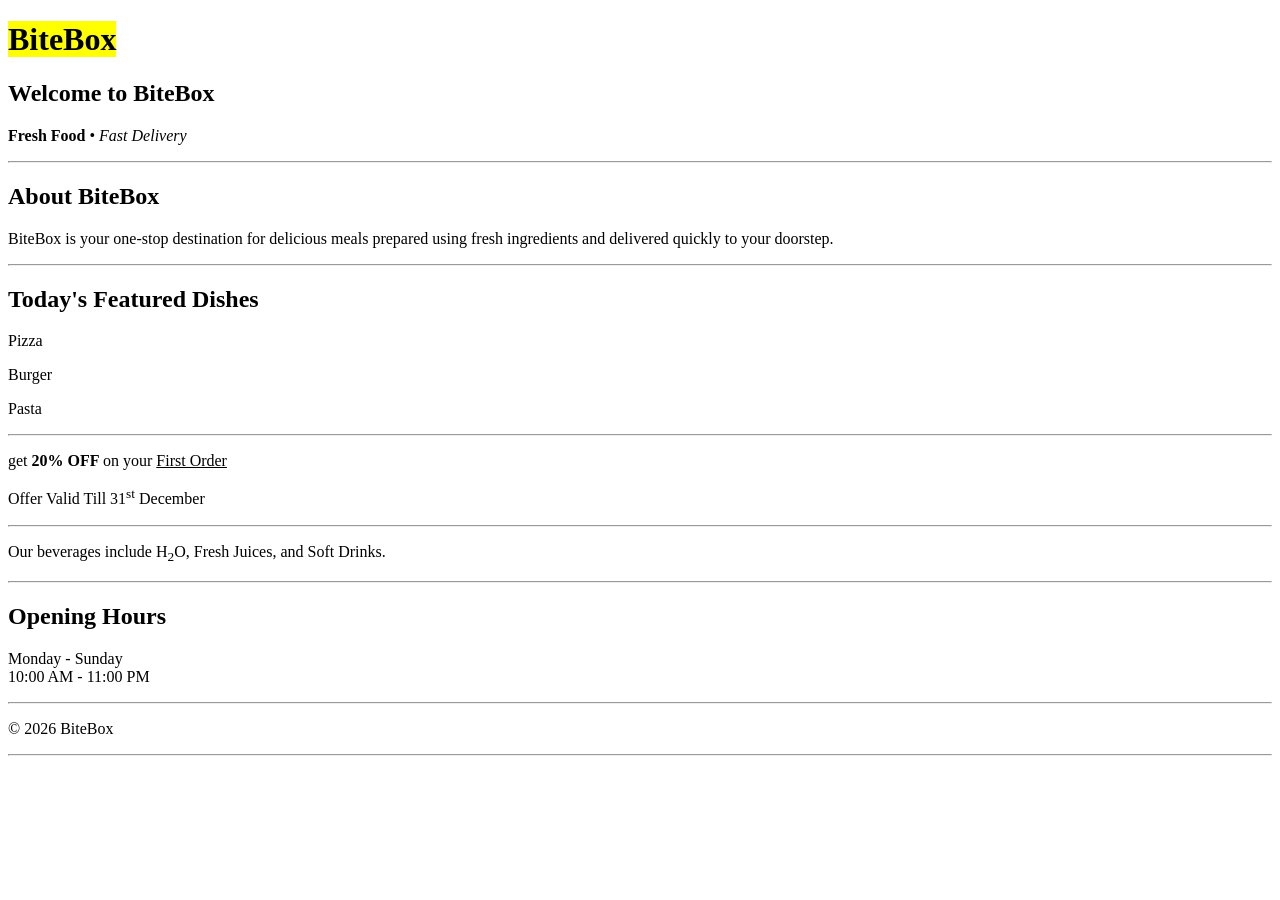
==== index.html @ c390877b "create html structure of Index page of the BiteBox website" ====
<!DOCTYPE html>
<html lang="en">

<head>
    <meta charset="UTF-8">
    <meta name="viewport" content="width=device-width, initial-scale=1.0">
    <title>BiteBox</title>
    <link rel="stylesheet" href="./css/style.css">
</head>

<body>
    <!-- Restaurant Name -->
    <h1><mark>BiteBox</mark></h1>
    <!-- welcome Section -->
    <h2>Welcome to BiteBox</h2>
    <p><strong>Fresh Food </strong>•<em> Fast Delivery</em> </p>
    <hr>
    <!-- About section -->
    <h2>About BiteBox</h2>
    <p>
        BiteBox is your one-stop destination for delicious meals
        prepared using fresh ingredients and delivered quickly
        to your doorstep.
    </p>
    <hr>
    <!-- Featured Dishes -->
    <h2>Today's Featured Dishes</h2>
    <p>Pizza</p>
    <p>Burger</p>
    <p>Pasta</p>
    <hr>
    <p>
        get <b>20% OFF </b>on your <u>First Order</u> 
    </p>
    <p>
        Offer Valid Till 31<sup>st</sup> December
    </p>
    <hr>
     <p>
        Our beverages include H<sub>2</sub>O, Fresh Juices, and Soft Drinks.
    </p>
    <hr>
    <h2>Opening Hours</h2>
    <p>
        Monday - Sunday
        <br>
        10:00  AM - 11:00 PM 
        
    </p>
    <hr>
    <p>
        © 2026 BiteBox
    </p>
    <hr>

    <script src="./js/script.js"></script>
</body>

</html>
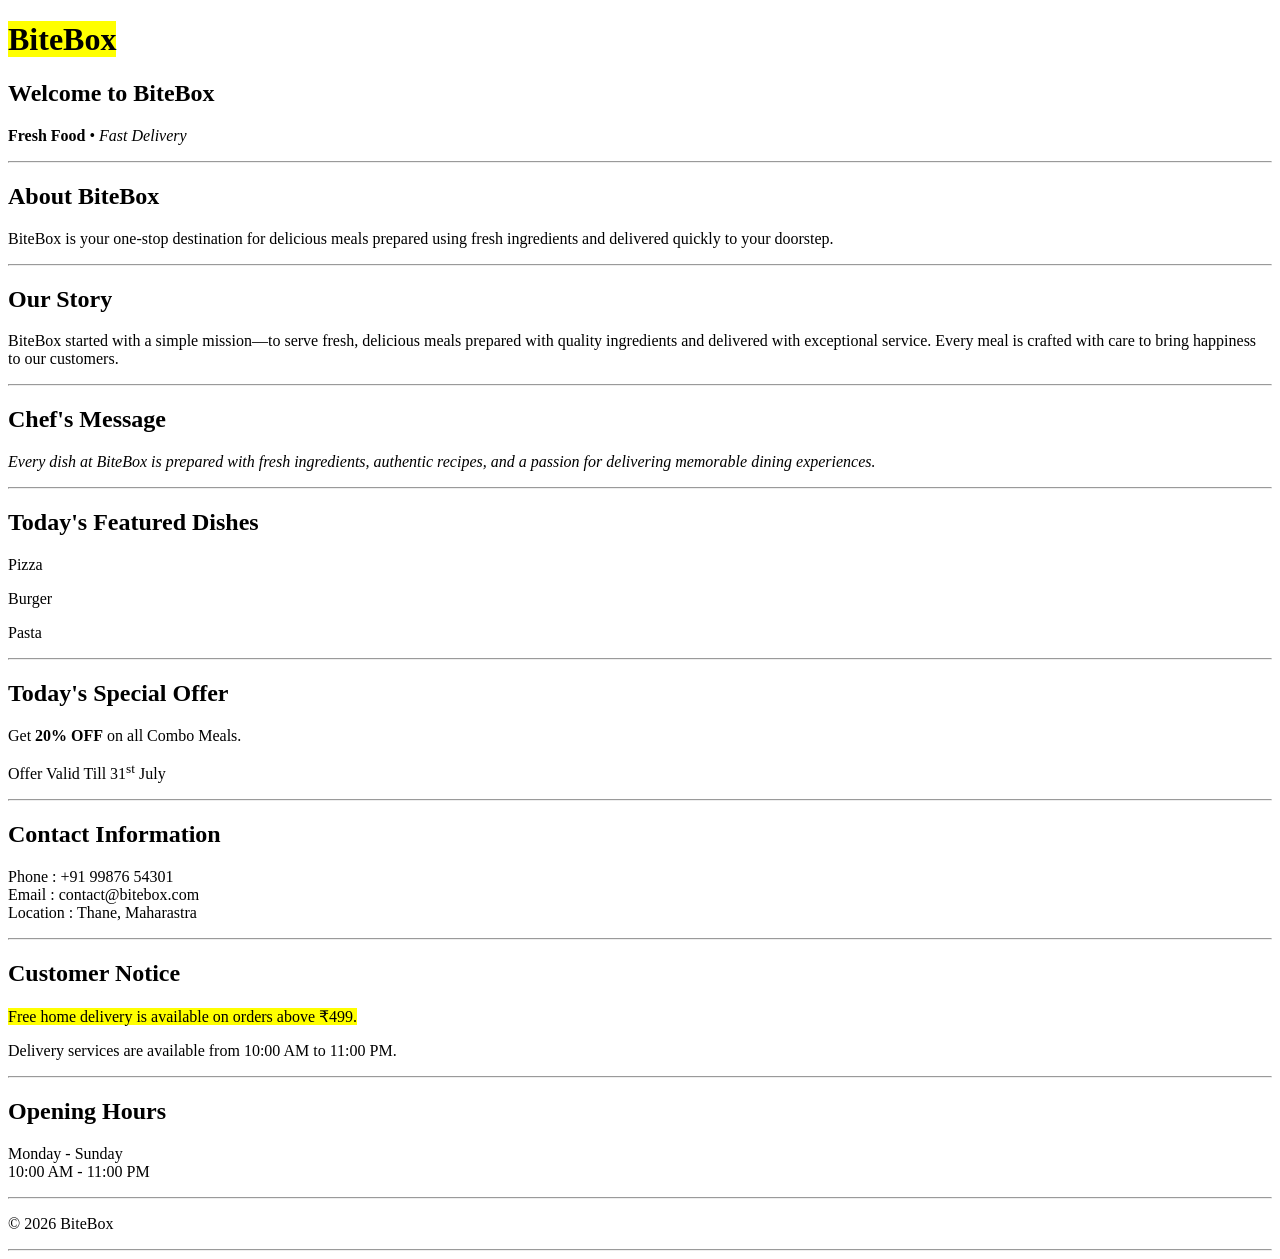
==== commit 7e256863: "enhanced the BiteBox homepage by adding the restaurant story, chef's message, special offers, contac" ====
--- a/index.html
+++ b/index.html
@@ -23,29 +23,69 @@
         to your doorstep.
     </p>
     <hr>
+
+    <!-- Restaurant Story Section -->
+    <h2> Our Story </h2>
+    <p>
+        BiteBox started with a simple mission—to serve fresh, delicious meals
+        prepared with quality ingredients and delivered with exceptional
+        service. Every meal is crafted with care to bring happiness to our
+        customers.
+    </p>
+    <hr>
+    <!-- Chef's message Section -->
+    <h2>Chef's Message</h2>
+    <p>
+        <em>
+            Every dish at BiteBox is prepared with fresh ingredients, authentic recipes,
+            and a passion for delivering memorable dining experiences.
+        </em>
+    </p>
+    <hr>
     <!-- Featured Dishes -->
     <h2>Today's Featured Dishes</h2>
     <p>Pizza</p>
     <p>Burger</p>
     <p>Pasta</p>
     <hr>
+
+<!-- Today's Special Offer -->
+    <h2> Today's Special Offer </h2>
+    <p> Get <strong>20% OFF</strong> on all Combo Meals. </p>
     <p>
-        get <b>20% OFF </b>on your <u>First Order</u> 
+        Offer Valid Till
+        31<sup>st</sup> July
+    </p>
+    <hr>
+    <!-- Contact Information -->
+    <h2>Contact Information</h2>
+    <p>
+        Phone : +91 99876 54301
+        <br>
+        Email : contact@bitebox.com
+        <br>
+        Location : Thane, Maharastra
+    </p>
+    <hr>
+    <!-- Customer Notice -->
+    <h2>Customer Notice</h2>
+    <p>
+        <mark>
+            Free home delivery is available on orders above ₹499.
+        </mark>
     </p>
     <p>
-        Offer Valid Till 31<sup>st</sup> December
+        Delivery services are available from 10:00 AM to 11:00 PM.
     </p>
     <hr>
-     <p>
-        Our beverages include H<sub>2</sub>O, Fresh Juices, and Soft Drinks.
-    </p>
-    <hr>
+    
+    <!-- Opening Hours Section -->
     <h2>Opening Hours</h2>
     <p>
         Monday - Sunday
         <br>
-        10:00  AM - 11:00 PM 
-        
+        10:00 AM - 11:00 PM
+
     </p>
     <hr>
     <p>
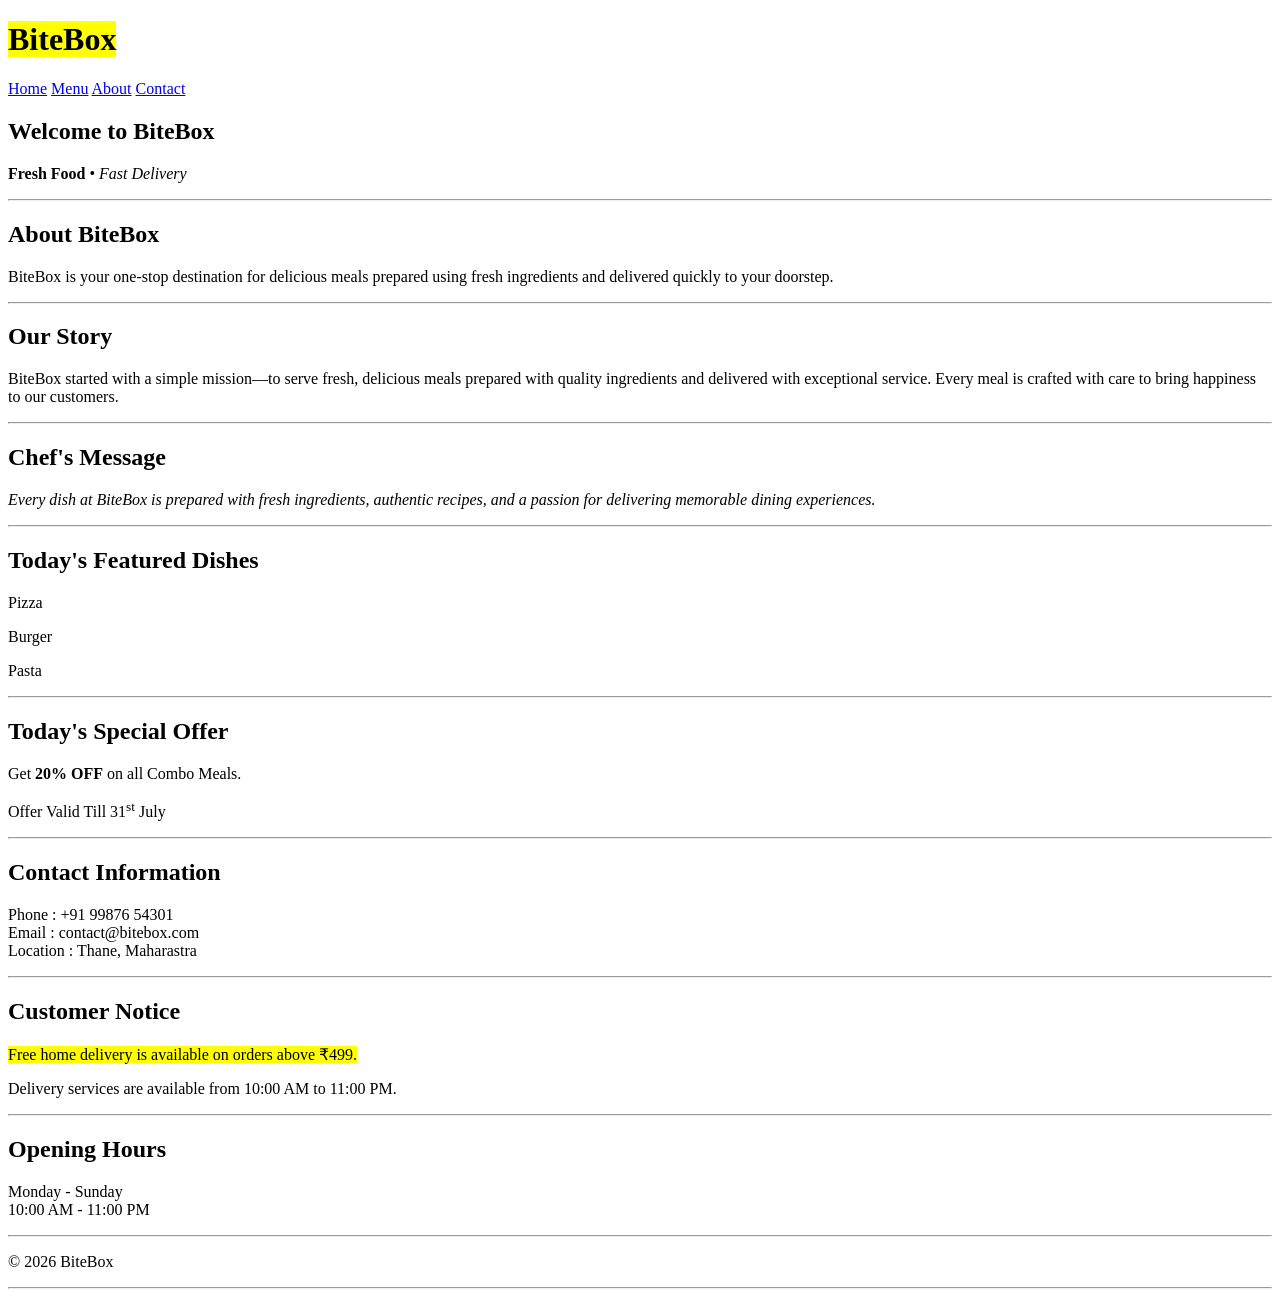
==== commit 67c1cd54: "enhanced the BiteBox Menu page with food images, categories, and descriptions." ====
--- a/index.html
+++ b/index.html
@@ -11,6 +11,12 @@
 <body>
     <!-- Restaurant Name -->
     <h1><mark>BiteBox</mark></h1>
+    <p>
+        <a href="index.html">Home</a>
+        <a href="menu.html">Menu</a>
+        <a href="about.html">About</a>
+        <a href="contact.html">Contact</a>
+    </p>
     <!-- welcome Section -->
     <h2>Welcome to BiteBox</h2>
     <p><strong>Fresh Food </strong>•<em> Fast Delivery</em> </p>
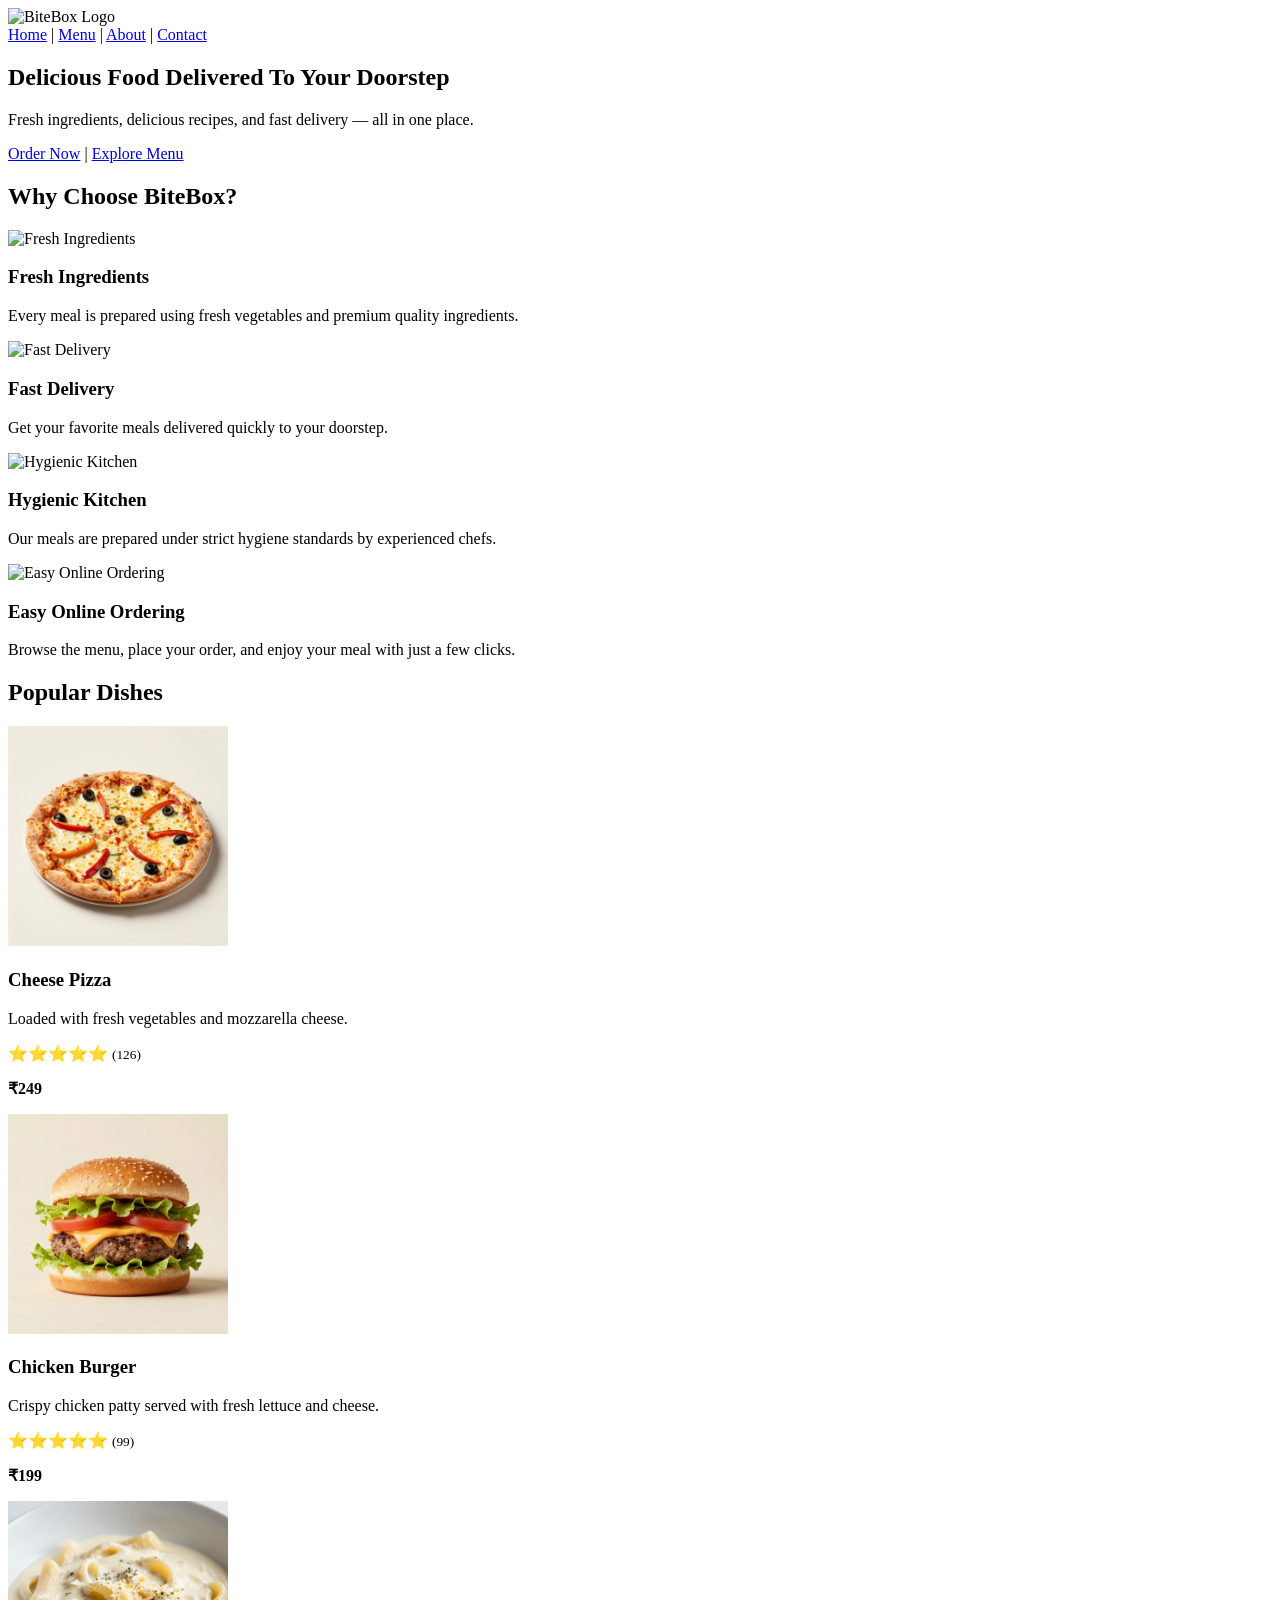
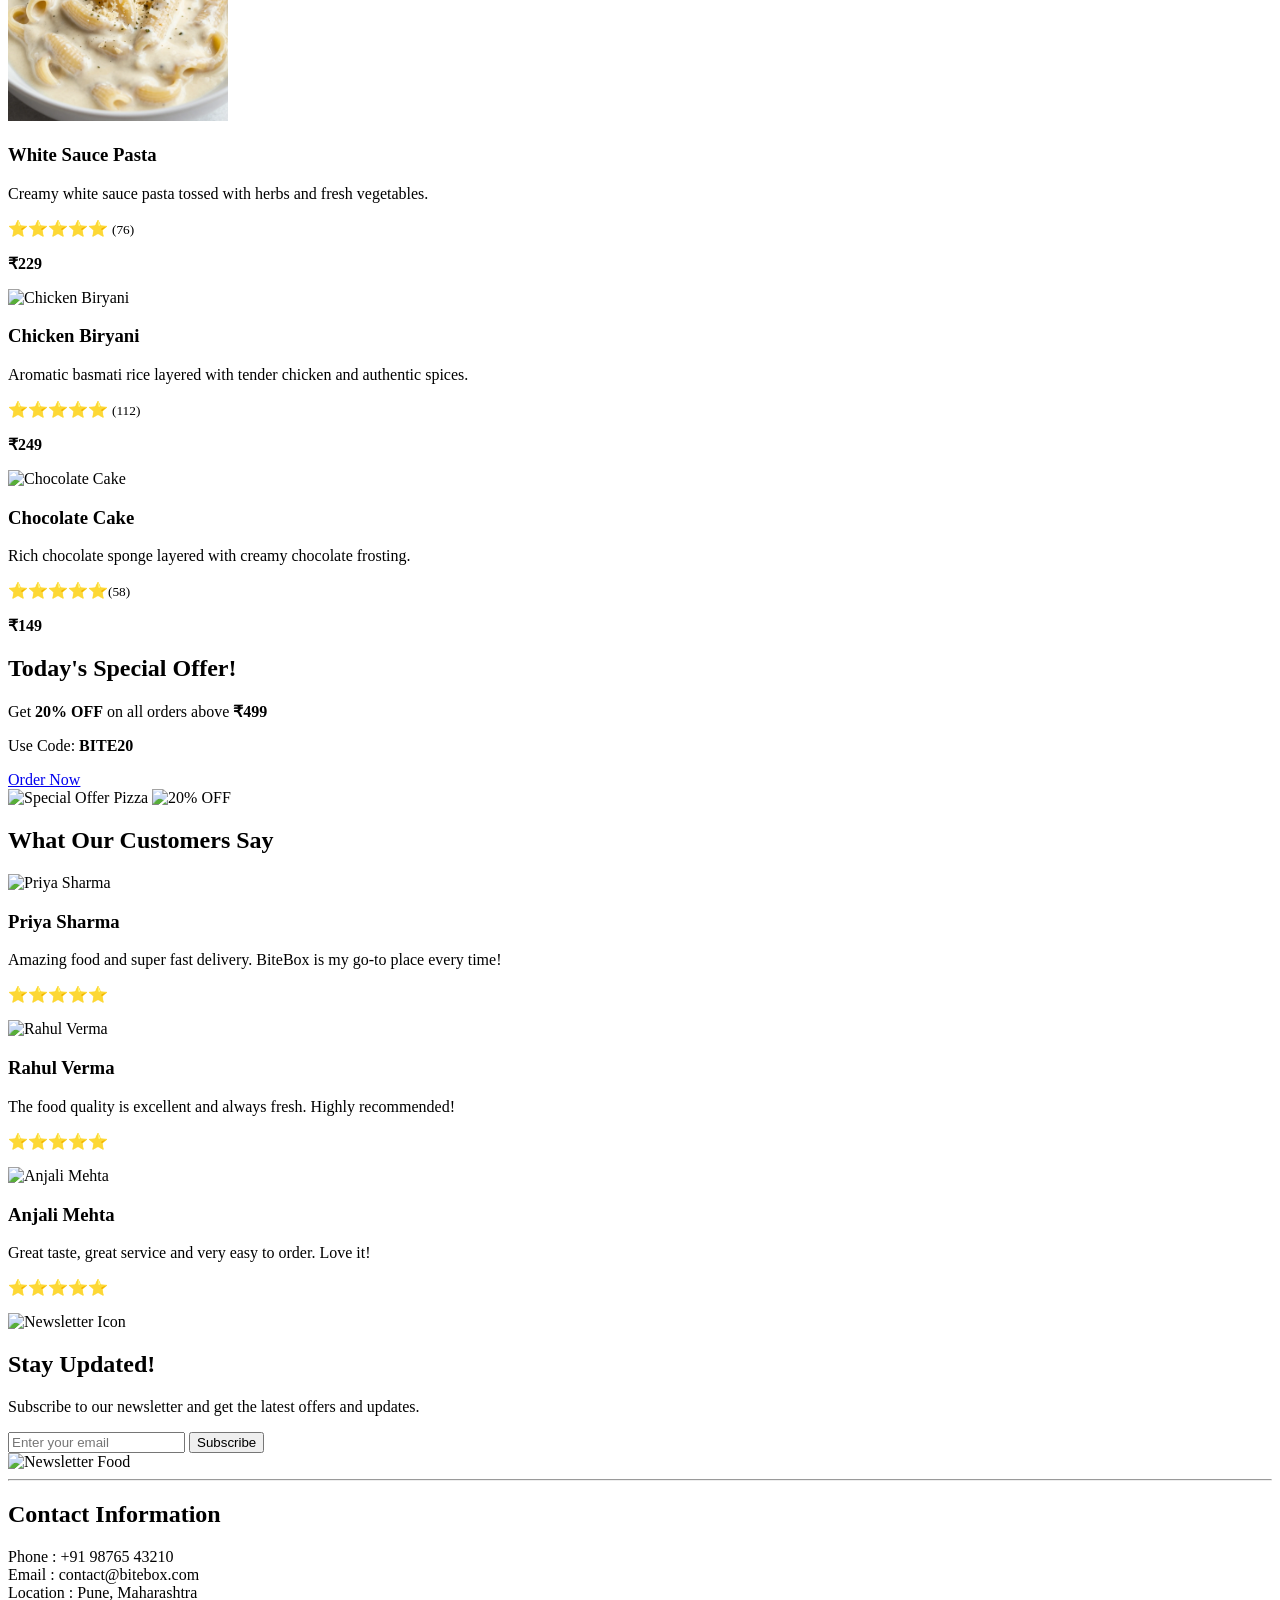
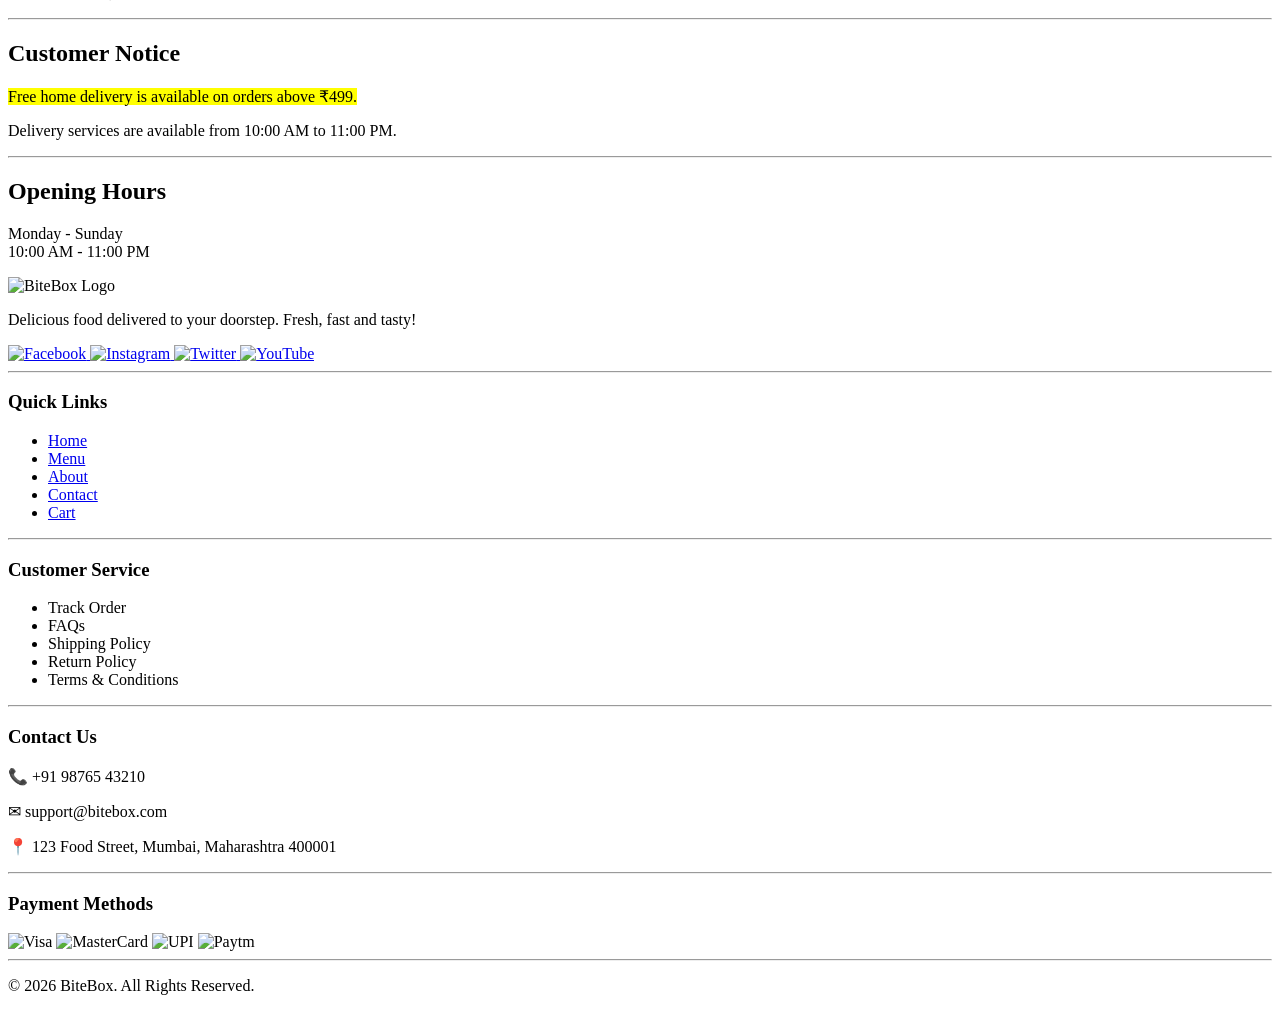
==== commit bf969a5d: "refactored the following pages: Home Page, Menu Page, About Page" ====
--- a/index.html
+++ b/index.html
@@ -1,105 +1,454 @@
 <!DOCTYPE html>
 <html lang="en">
+
 
 <head>
     <meta charset="UTF-8">
     <meta name="viewport" content="width=device-width, initial-scale=1.0">
     <title>BiteBox</title>
-    <link rel="stylesheet" href="./css/style.css">
+    <link rel="stylesheet" href="css/style.css">
 </head>
 
+
 <body>
-    <!-- Restaurant Name -->
-    <h1><mark>BiteBox</mark></h1>
-    <p>
-        <a href="index.html">Home</a>
-        <a href="menu.html">Menu</a>
-        <a href="about.html">About</a>
-        <a href="contact.html">Contact</a>
-    </p>
-    <!-- welcome Section -->
-    <h2>Welcome to BiteBox</h2>
-    <p><strong>Fresh Food </strong>•<em> Fast Delivery</em> </p>
-    <hr>
-    <!-- About section -->
-    <h2>About BiteBox</h2>
-    <p>
-        BiteBox is your one-stop destination for delicious meals
-        prepared using fresh ingredients and delivered quickly
-        to your doorstep.
-    </p>
-    <hr>
-
-    <!-- Restaurant Story Section -->
-    <h2> Our Story </h2>
-    <p>
-        BiteBox started with a simple mission—to serve fresh, delicious meals
-        prepared with quality ingredients and delivered with exceptional
-        service. Every meal is crafted with care to bring happiness to our
-        customers.
-    </p>
-    <hr>
-    <!-- Chef's message Section -->
-    <h2>Chef's Message</h2>
-    <p>
-        <em>
-            Every dish at BiteBox is prepared with fresh ingredients, authentic recipes,
-            and a passion for delivering memorable dining experiences.
-        </em>
-    </p>
-    <hr>
-    <!-- Featured Dishes -->
-    <h2>Today's Featured Dishes</h2>
-    <p>Pizza</p>
-    <p>Burger</p>
-    <p>Pasta</p>
-    <hr>
-
-<!-- Today's Special Offer -->
-    <h2> Today's Special Offer </h2>
-    <p> Get <strong>20% OFF</strong> on all Combo Meals. </p>
-    <p>
-        Offer Valid Till
-        31<sup>st</sup> July
-    </p>
-    <hr>
-    <!-- Contact Information -->
-    <h2>Contact Information</h2>
-    <p>
-        Phone : +91 99876 54301
-        <br>
-        Email : contact@bitebox.com
-        <br>
-        Location : Thane, Maharastra
-    </p>
-    <hr>
-    <!-- Customer Notice -->
-    <h2>Customer Notice</h2>
-    <p>
-        <mark>
-            Free home delivery is available on orders above ₹499.
-        </mark>
-    </p>
-    <p>
-        Delivery services are available from 10:00 AM to 11:00 PM.
-    </p>
-    <hr>
-    
-    <!-- Opening Hours Section -->
-    <h2>Opening Hours</h2>
-    <p>
-        Monday - Sunday
-        <br>
-        10:00 AM - 11:00 PM
-
-    </p>
-    <hr>
-    <p>
-        © 2026 BiteBox
-    </p>
-    <hr>
-
-    <script src="./js/script.js"></script>
+    <header>
+        <!--Restaurant Name-->
+        <img src="assets/images/logo.png" alt="BiteBox Logo" width="150">
+
+
+        <!--Navigation Menu-->
+        <nav>
+            <a href="index.html">Home</a>
+            |
+            <a href="menu.html">Menu</a>
+            |
+            <a href="about.html">About</a>
+            |
+            <a href="contact.html">Contact</a>
+        </nav>
+
+
+    </header>
+
+
+
+
+
+
+
+
+    <main>
+        <section>
+            <!-- Hero Section -->
+
+
+            <h1>Delicious Food Delivered To Your Doorstep</h1>
+            <p>
+                Fresh ingredients, delicious recipes, and fast delivery
+                — all in one place.
+            </p>
+
+
+            <a href="menu.html">Order Now</a>
+            |
+            <a href="menu.html">Explore Menu</a>
+
+
+        </section>
+
+
+        <section id="features">
+
+
+            <h2>Why Choose BiteBox?</h2>
+
+
+            <article>
+                <img src="assets/images/fresh.png" alt="Fresh Ingredients" width="80">
+                <h3>Fresh Ingredients</h3>
+                <p>
+                    Every meal is prepared using fresh vegetables and premium quality ingredients.
+                </p>
+            </article>
+
+
+            <article>
+                <img src="assets/images/fast-delivery.png" alt="Fast Delivery" width="80">
+                <h3>Fast Delivery</h3>
+                <p>
+                    Get your favorite meals delivered quickly to your doorstep.
+                </p>
+            </article>
+
+
+            <article>
+                <img src="assets/images/hygienic.png" alt="Hygienic Kitchen" width="80">
+                <h3>Hygienic Kitchen</h3>
+                <p>
+                    Our meals are prepared under strict hygiene standards by experienced chefs.
+                </p>
+            </article>
+
+
+            <article>
+                <img src="assets/images/easy.png" alt="Easy Online Ordering" width="80">
+                <h3>Easy Online Ordering</h3>
+                <p>
+                    Browse the menu, place your order, and enjoy your meal with just a few clicks.
+                </p>
+            </article>
+
+
+        </section>
+
+
+
+
+
+
+        <!--Todays Featured Dishes -->
+        <section id="popular-dishes">
+
+
+            <h2>Popular Dishes</h2>
+
+
+            <article>
+                <img src="assets/images/pizza.png" alt="Cheese Pizza" width="220">
+                <h3>Cheese Pizza</h3>
+                <p>
+                    Loaded with fresh vegetables and mozzarella cheese.
+                </p>
+                <p>
+                    <span>⭐⭐⭐⭐⭐ </span> <small>(126)</small>
+                </p>
+                <p> <strong> ₹249 </strong></p>
+            </article>
+
+
+            <article>
+                <img src="assets/images/burger.png" alt="Chicken Burger" width="220">
+                <h3>Chicken Burger</h3>
+                <p>
+                    Crispy chicken patty served with fresh lettuce and cheese.
+                </p>
+                <p>
+                    <span>⭐⭐⭐⭐⭐ </span> <small> (99)</small>
+                </p>
+                <p> <strong>₹199</strong> </p>
+            </article>
+
+
+            <article>
+                <img src="assets/images/pasta.png" alt="White Sauce Pasta" width="220">
+                <h3>White Sauce Pasta</h3>
+                <p>
+                    Creamy white sauce pasta tossed with herbs and fresh vegetables.
+                </p>
+                <p>
+                    <span>⭐⭐⭐⭐⭐ </span><small> (76) </small>
+                </p>
+                <p> <strong>₹229</strong></p>
+            </article>
+
+
+            <article>
+                <img src="assets/images/biryani.png" alt="Chicken Biryani" width="220">
+                <h3>Chicken Biryani</h3>
+                <p>
+                    Aromatic basmati rice layered with tender chicken and authentic spices.
+                </p>
+                <p>
+                    <span>⭐⭐⭐⭐⭐ </span><small>(112)</small>
+                </p>
+                <p><strong>₹249</strong></p>
+            </article>
+
+
+            <article>
+                <img src="assets/images/cake.png" alt="Chocolate Cake" width="220">
+                <h3>Chocolate Cake</h3>
+                <p>
+                    Rich chocolate sponge layered with creamy chocolate frosting.
+                </p>
+                <p>
+                    <span>⭐⭐⭐⭐⭐</span><small>(58)</small>
+                </p>
+                <p> <strong>₹149</strong></p>
+            </article>
+        </section>
+
+
+
+
+
+
+        <!--Todays Special Offers -->
+        <section id="offer">
+
+
+            <div class="offer-content">
+                <h2>Today's Special Offer!</h2>
+                <p> Get <strong>20% OFF</strong> on all orders above <strong>₹499</strong>
+                </p>
+                <p> Use Code: <strong>BITE20</strong> </p>
+                <a href="menu.html"> Order Now </a>
+            </div>
+
+
+            <div class="offer-image">
+
+
+                <img src="assets/images/pizza-discount.png" alt="Special Offer Pizza" width="420" height="420">
+
+
+                <img src="assets/images/badge.png" alt="20% OFF" width="180" height="180">
+            </div>
+        </section>
+
+
+
+
+        <!--Customer Reviews-->
+        <section id="reviews">
+            <h2>What Our Customers Say</h2>
+
+
+            <article>
+                <img src="assets/images/Priya.png" alt="Priya Sharma" width="80" height="80">
+                <h3>Priya Sharma</h3>
+                <p> Amazing food and super fast delivery.
+                    BiteBox is my go-to place every time!
+                </p>
+                <p> <span>⭐⭐⭐⭐⭐</span> </p>
+            </article>
+
+
+            <article>
+                <img src="assets/images/rahul.png" alt="Rahul Verma" width="80" height="80">
+                <h3>Rahul Verma</h3>
+                <p>
+                    The food quality is excellent and
+                    always fresh. Highly recommended!
+                </p>
+                <p> <span>⭐⭐⭐⭐⭐</span> </p>
+            </article>
+
+
+            <article>
+                <img src="assets/images/anjali.png" alt="Anjali Mehta" width="80" height="80">
+                <h3>Anjali Mehta</h3>
+                <p>
+                    Great taste, great service and
+                    very easy to order. Love it!
+                </p>
+                <p> <span>⭐⭐⭐⭐⭐</span> </p>
+            </article>
+        </section>
+
+
+
+
+        <!--NewsLetter section-->
+        <section id="newsletter">
+            <div class="newsletter-content">
+                <img src="assets/images/mail.png" alt="Newsletter Icon" width="80" height="80">
+
+
+                <div>
+                    <h2>Stay Updated!</h2>
+                    <p> Subscribe to our newsletter and get the latest
+                        offers and updates.
+                    </p>
+                </div>
+            </div>
+
+
+            <div class="newsletter-form">
+                <input type="email" placeholder="Enter your email">
+                <button> Subscribe </button>
+            </div>
+
+
+            <div class="newsletter-image">
+                <img src="assets/images/newsletter-food.png" alt="Newsletter Food" width="180" height="120">
+            </div>
+        </section>
+
+
+
+
+
+
+
+
+        <!--Contact Information-->
+        <section>
+            <hr>
+            <h2> Contact Information </h2>
+            <p>
+
+
+                Phone : +91 98765 43210
+                <br>
+                Email : contact@bitebox.com
+                <br>
+                Location : Pune, Maharashtra
+            </p>
+        </section>
+
+
+
+
+
+
+        <!-- Customer Notice -->
+        <aside>
+            <hr>
+            <h2> Customer Notice </h2>
+
+
+            <p>
+                <mark> Free home delivery is available on orders above ₹499. </mark>
+            </p>
+
+
+            <p>
+                Delivery services are available from 10:00 AM to 11:00 PM.
+            </p>
+        </aside>
+
+
+
+
+        <!-- Opening Hours Section-->
+        <section>
+            <hr>
+            <h2>Opening Hours</h2>
+
+
+            <p>
+                Monday - Sunday
+                <br>
+                10:00 AM - 11:00 PM
+            </p>
+        </section>
+
+
+    </main>
+
+
+
+
+
+
+    <!-- Footer Logo Section -->
+    <footer>
+        <section>
+            <img src="assets/images/logo.png" alt="BiteBox Logo" width="180">
+            <p> Delicious food delivered to your doorstep.
+                Fresh, fast and tasty!
+            </p>
+
+
+            <a href="#">
+                <img src="assets/icons/facebook.png" alt="Facebook" width="35" height="35">
+            </a>
+
+
+            <a href="#">
+                <img src="assets/icons/instagram.png" alt="Instagram" width="35" height="35">
+            </a>
+
+
+            <a href="#">
+                <img src="assets/icons/twitter.png" alt="Twitter" width="35" height="35">
+            </a>
+
+
+            <a href="#">
+                <img src="assets/icons/youtube.png" alt="YouTube" width="35" height="35">
+            </a>
+        </section>
+
+
+        <hr>
+
+
+        <!-- Quick Links -->
+
+
+        <section>
+            <h3>Quick Links</h3>
+            <ul>
+                <li><a href="index.html">Home</a></li>
+                <li><a href="menu.html">Menu</a></li>
+                <li><a href="about.html">About</a></li>
+                <li><a href="contact.html">Contact</a></li>
+                <li><a href="cart.html">Cart</a></li>
+            </ul>
+        </section>
+
+
+        <hr>
+
+
+        <!-- Customer Service -->
+        <section>
+            <h3>Customer Service</h3>
+            <ul>
+                <li>Track Order</li>
+                <li>FAQs</li>
+                <li>Shipping Policy</li>
+                <li>Return Policy</li>
+                <li>Terms & Conditions</li>
+            </ul>
+
+
+        </section>
+
+
+        <hr>
+
+
+        <!-- Contact Information -->
+
+
+        <section>
+            <h3>Contact Us</h3>
+            <p>📞 +91 98765 43210</p>
+            <p>✉ support@bitebox.com</p>
+            <p> 📍 123 Food Street, Mumbai, Maharashtra 400001 </p>
+        </section>
+
+
+        <hr>
+
+
+        <!-- Payment Methods -->
+
+
+        <section>
+            <h3>Payment Methods</h3>
+            <img src="assets/images/visa.png" alt="Visa" width="60">
+            <img src="assets/images/mastercard.png" alt="MasterCard" width="60">
+            <img src="assets/images/upi.png" alt="UPI" width="60">
+            <img src="assets/images/paytm.png" alt="Paytm" width="60">
+        </section>
+
+
+        <hr>
+        <p> © 2026 BiteBox. All Rights Reserved. </p>
+
+
+    </footer>
+
+
+
+
+
+
 </body>
 
+
 </html>
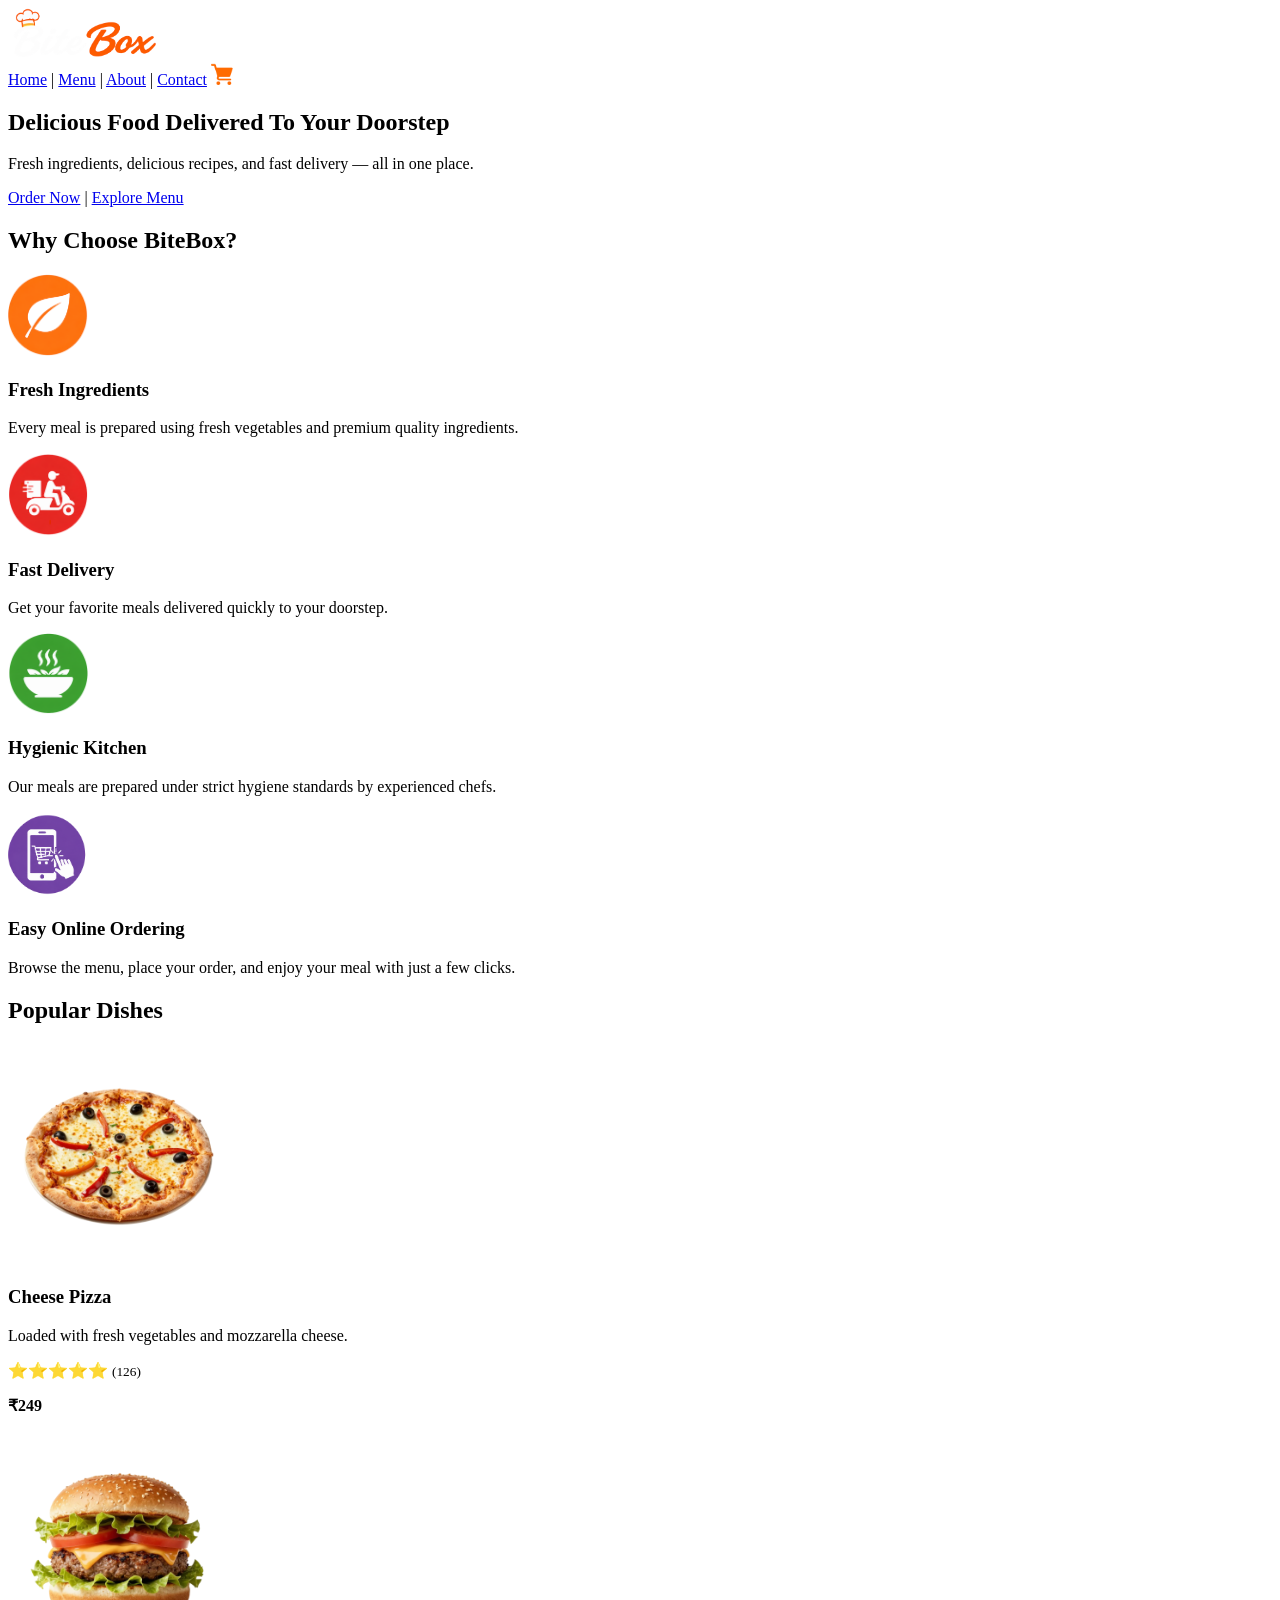
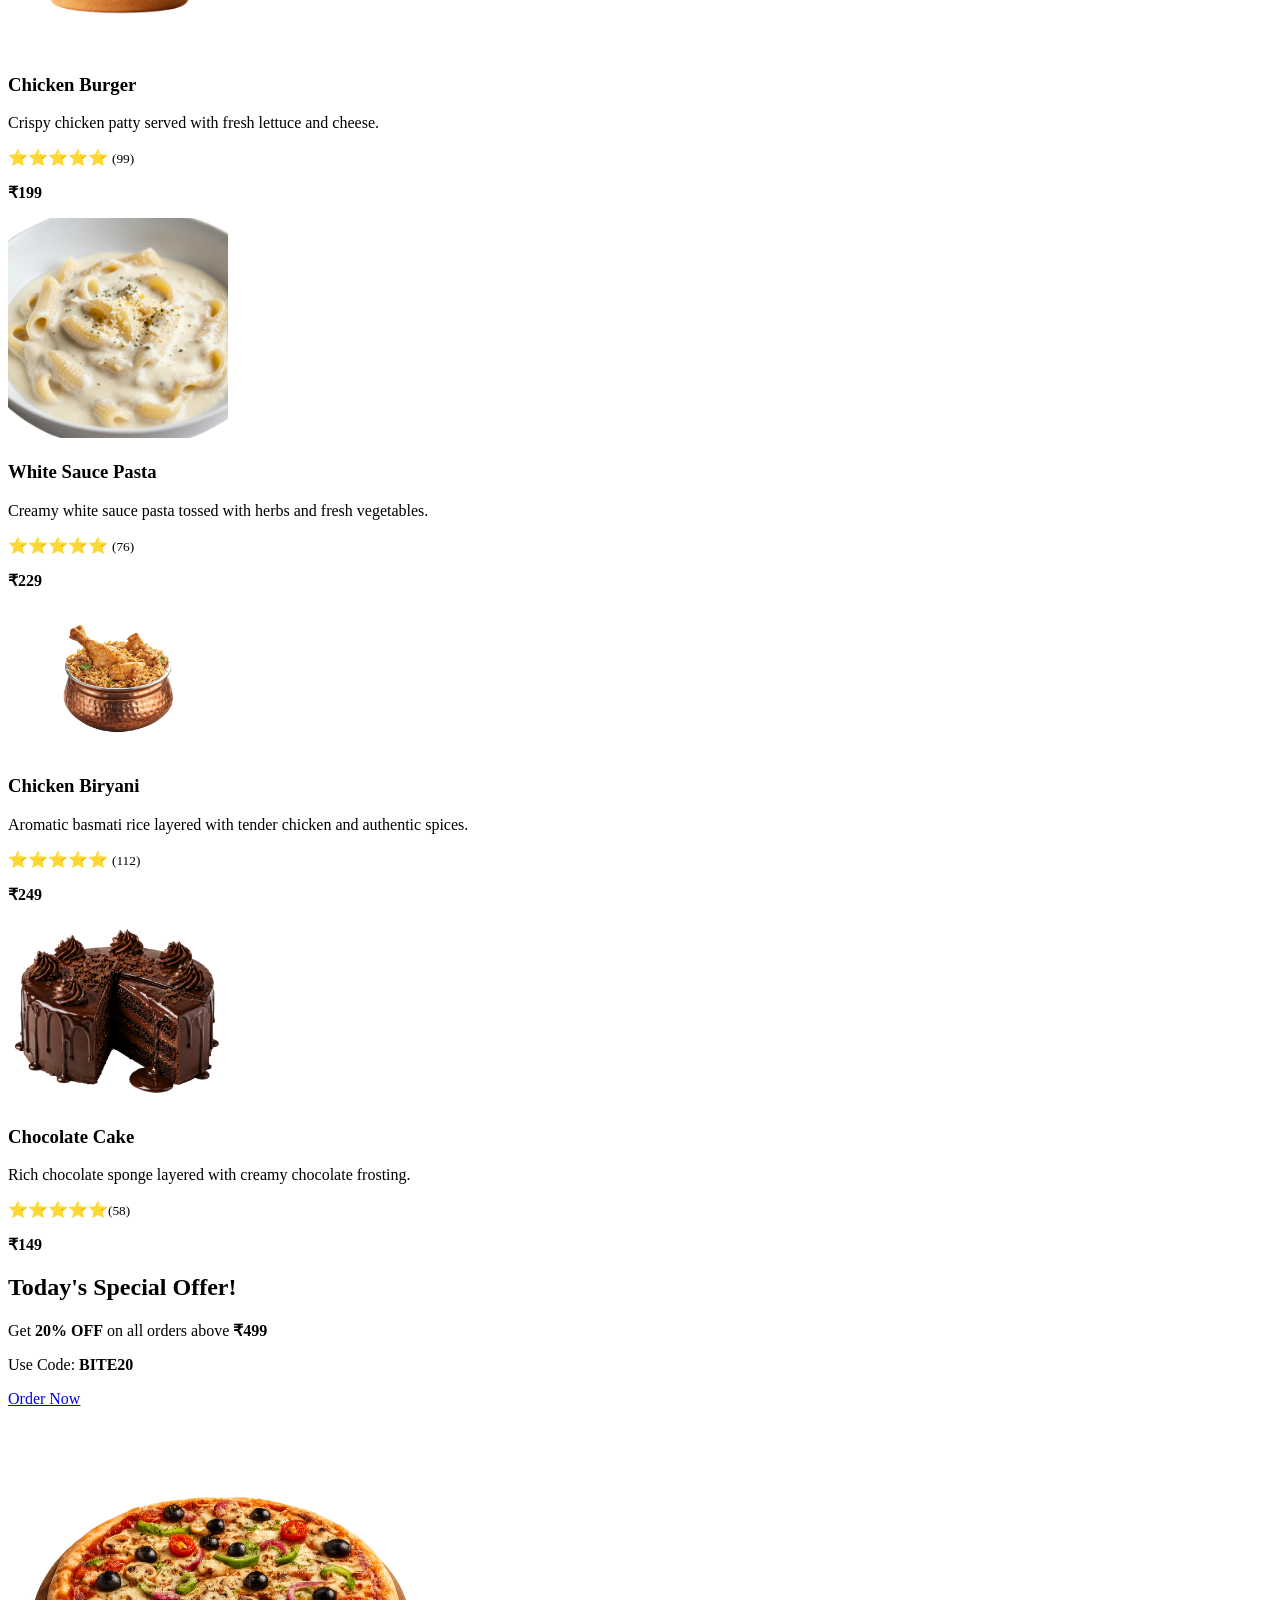
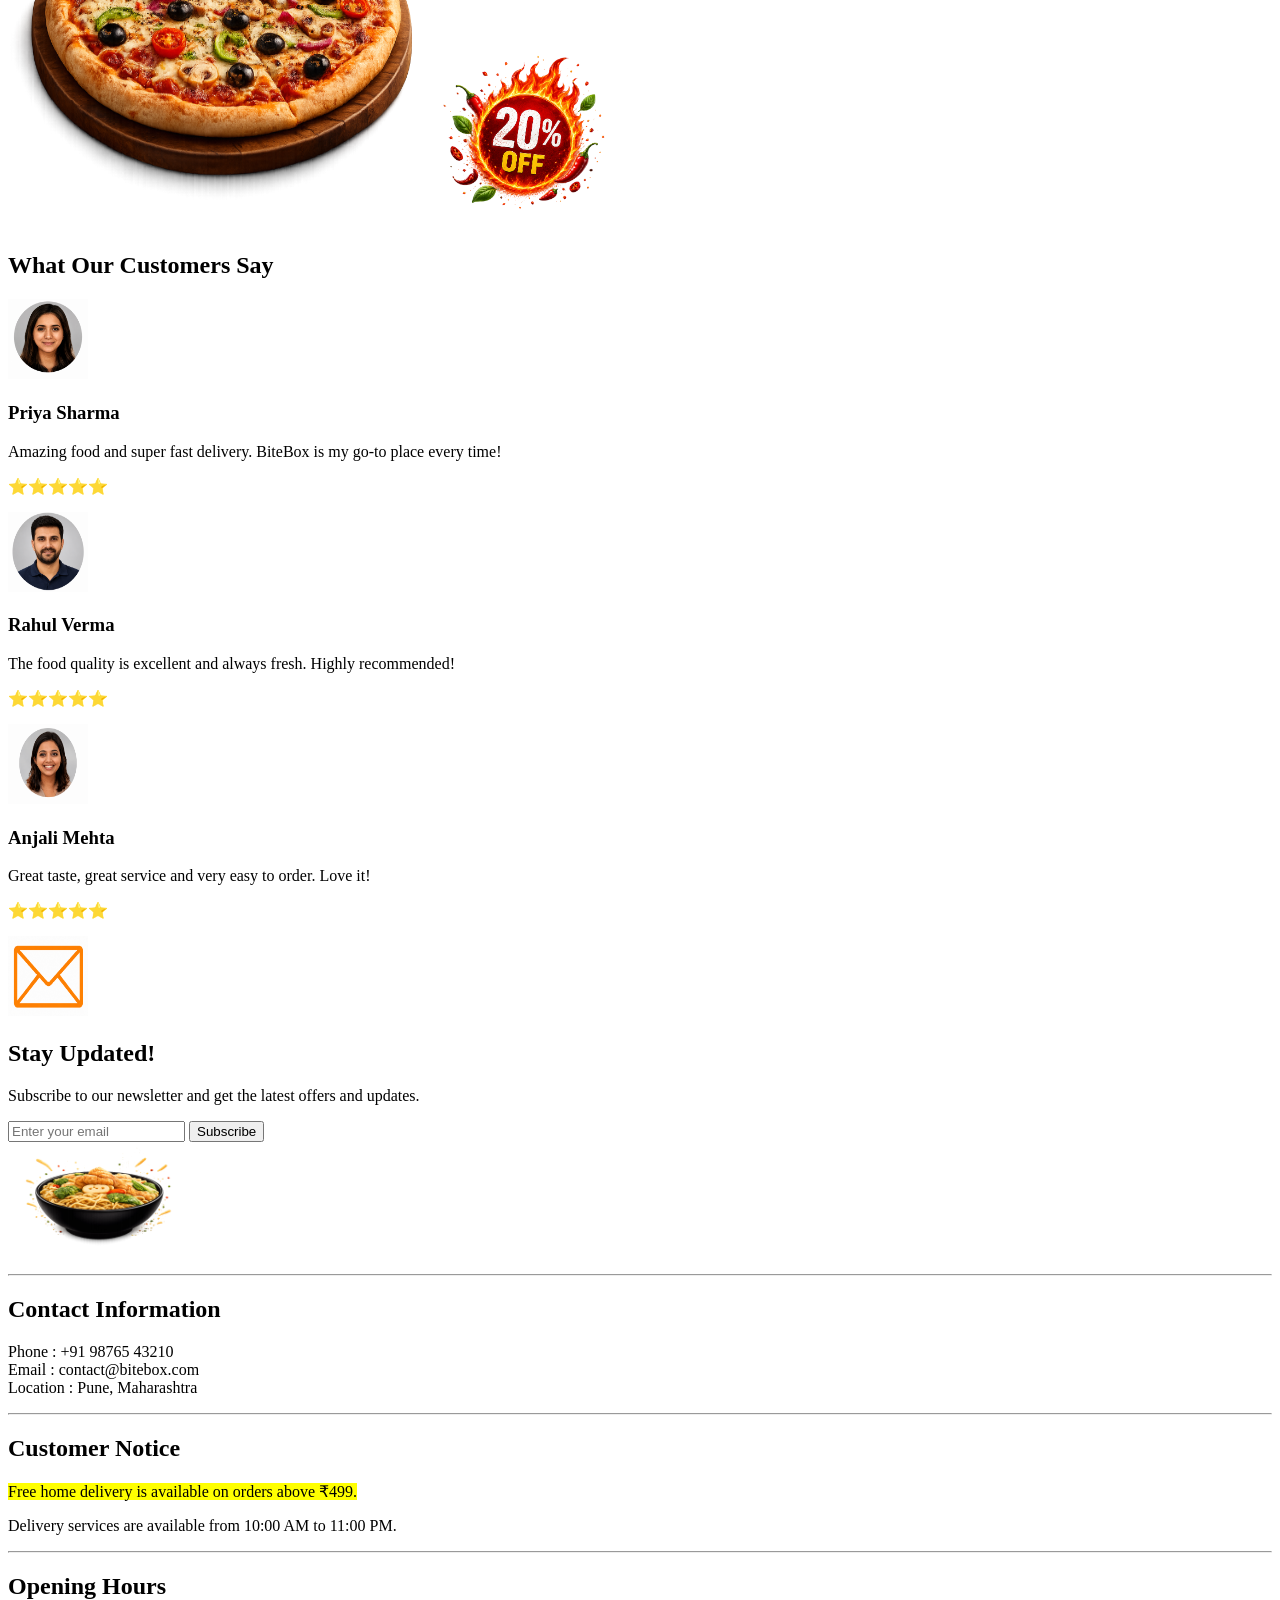
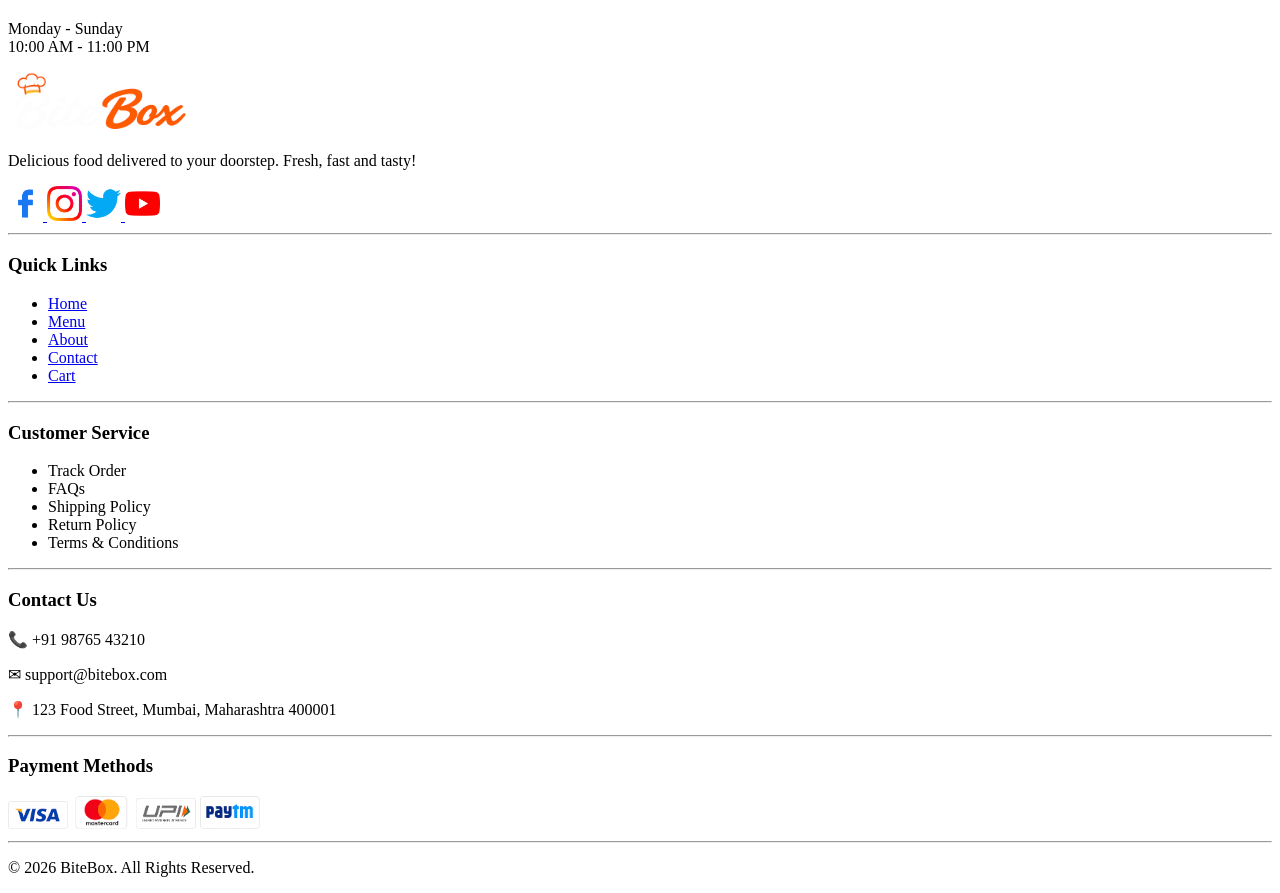
==== commit 3361b888: "refactored the Contact page and created a modern Cart page, completing the refactoring of the core p" ====
--- a/index.html
+++ b/index.html
@@ -25,6 +25,10 @@
             <a href="about.html">About</a>
             |
             <a href="contact.html">Contact</a>
+
+            <a href="cart.html">
+                <img src="assets/icons/cart.png" alt="Cart Icon" width="22" height="22">
+            </a>
         </nav>
 
 
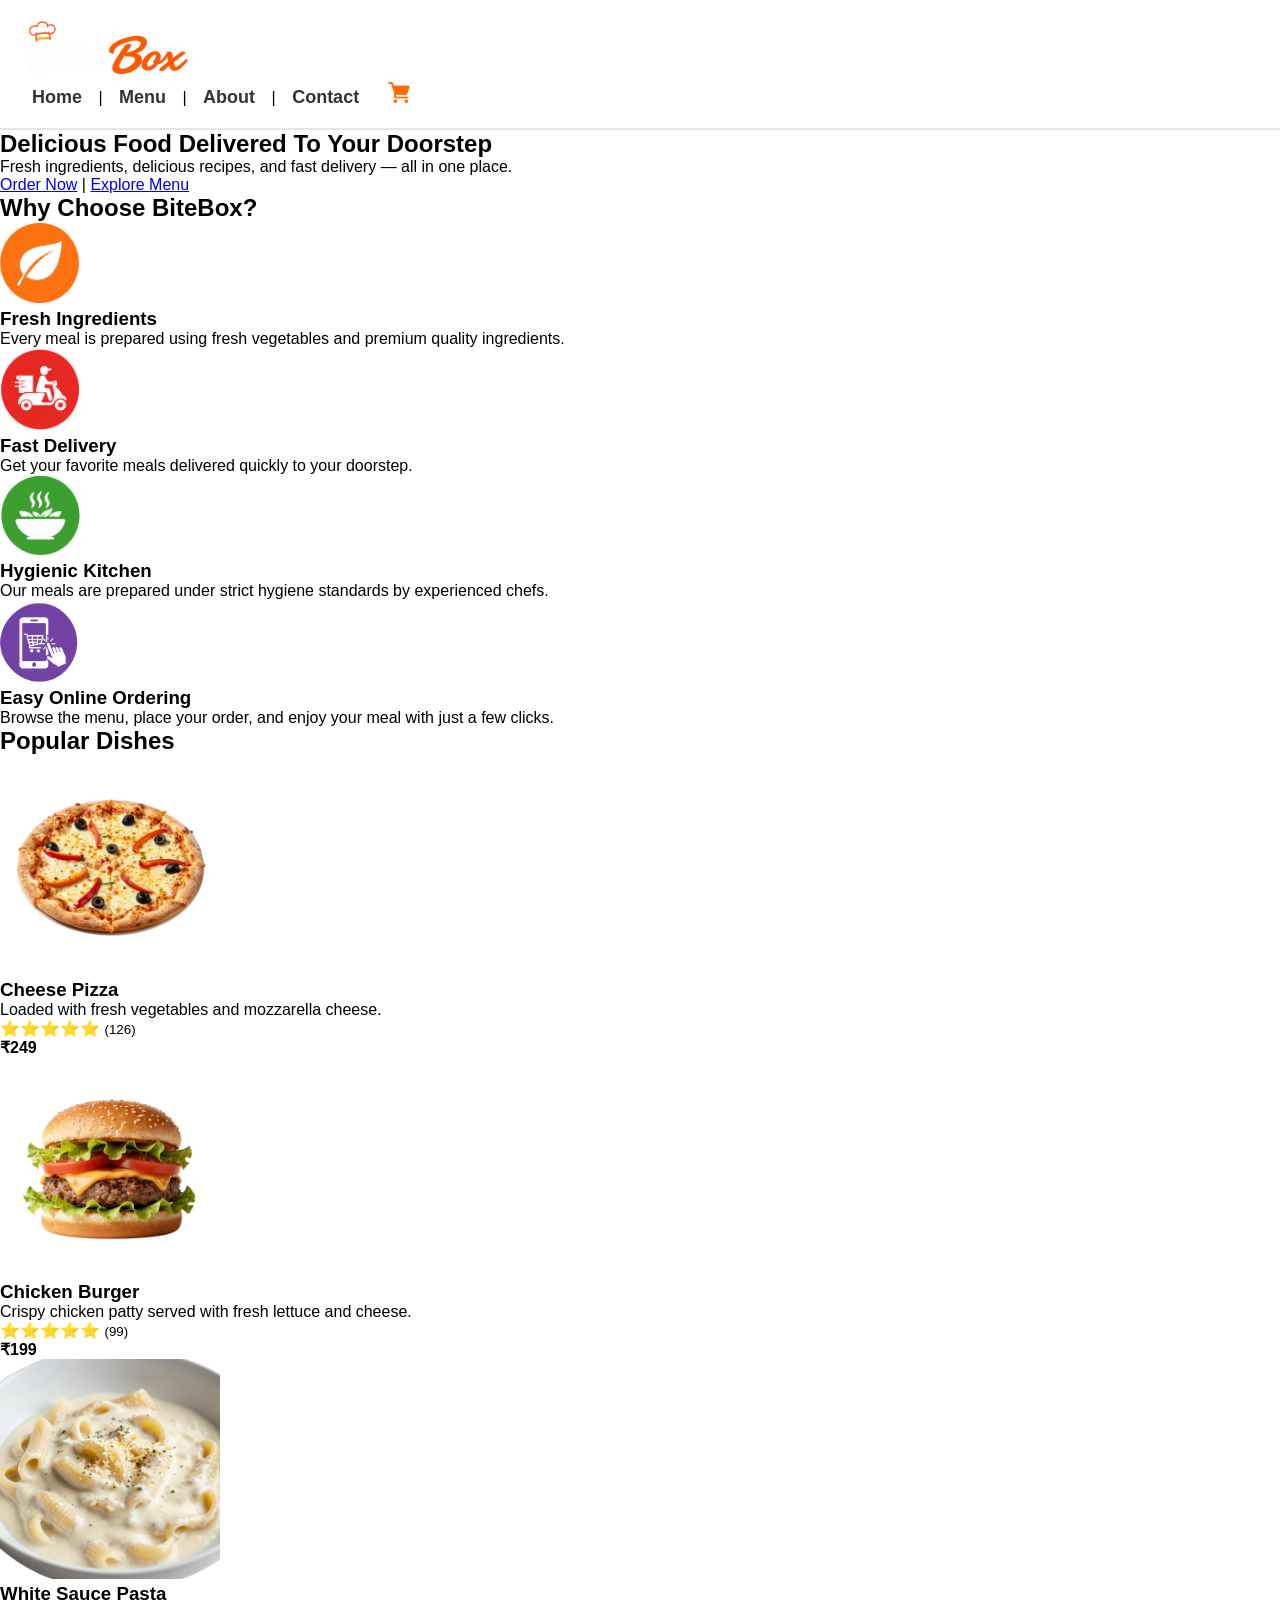
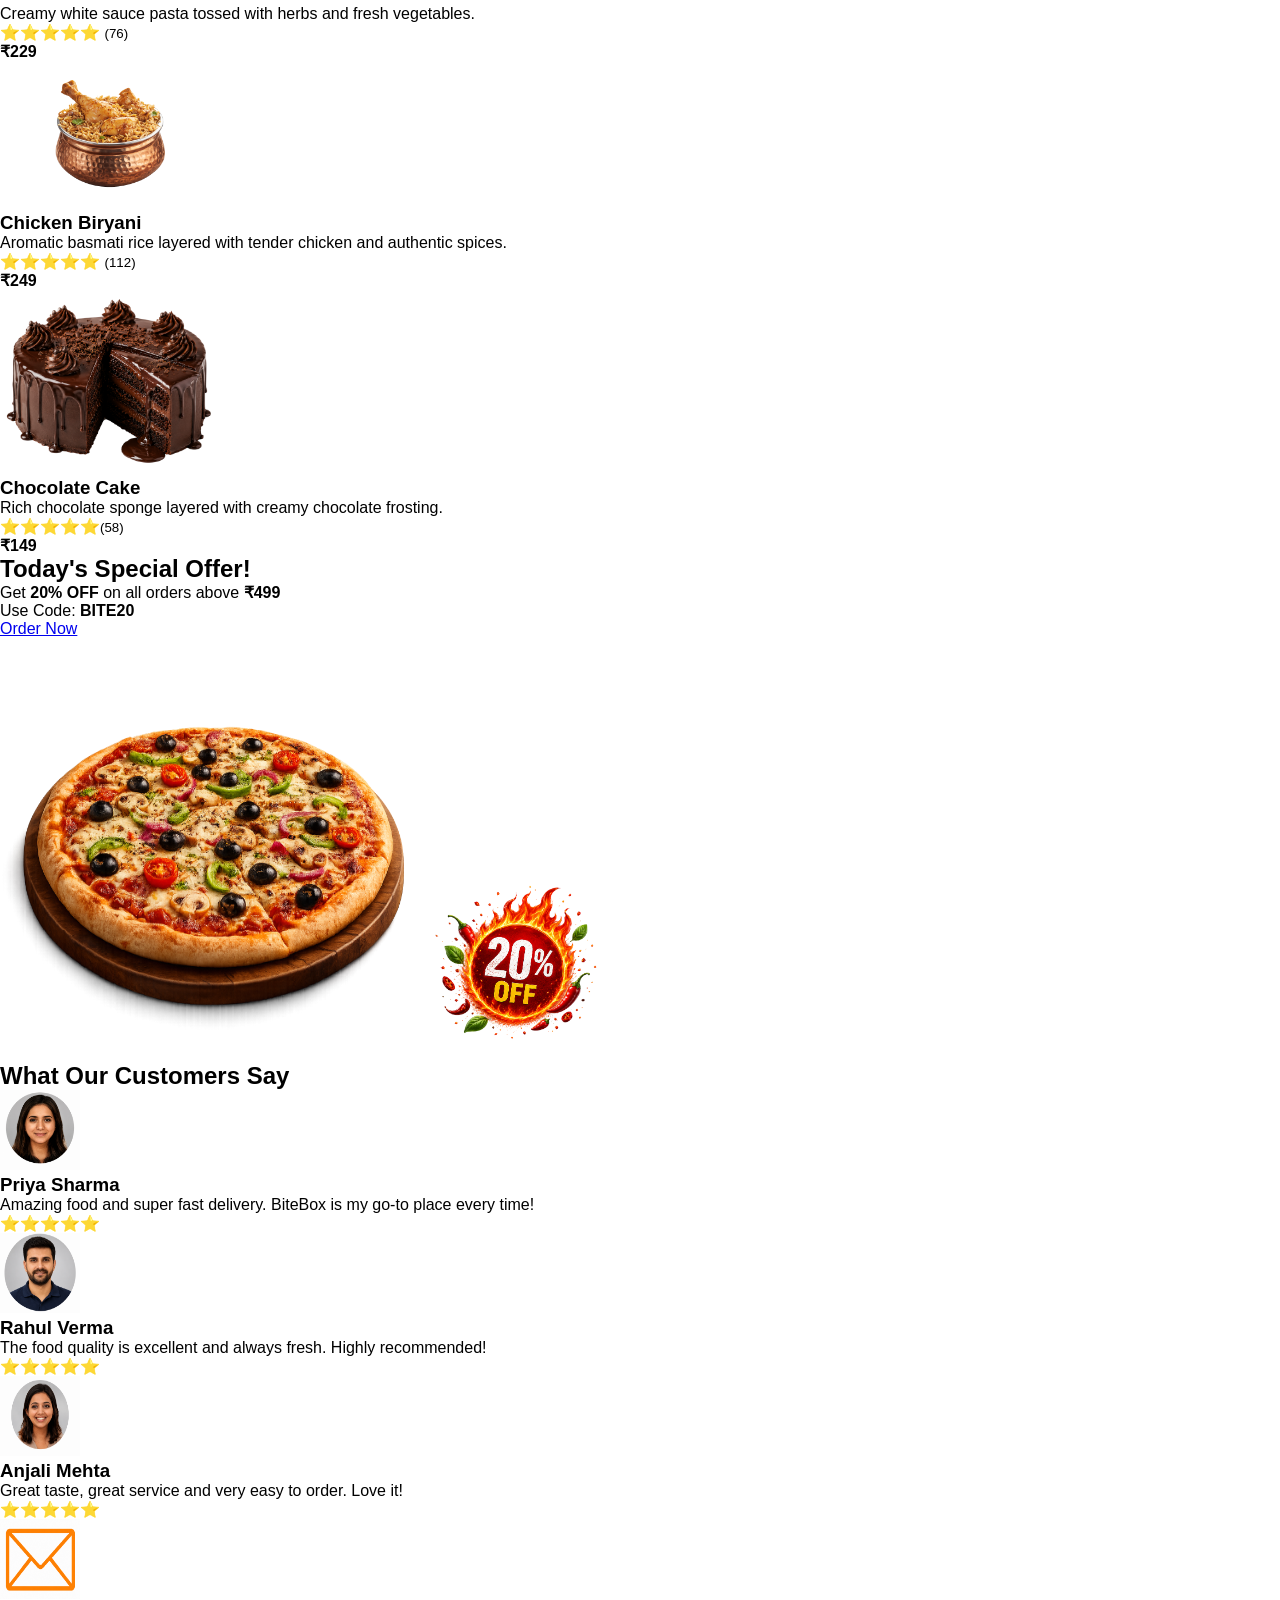
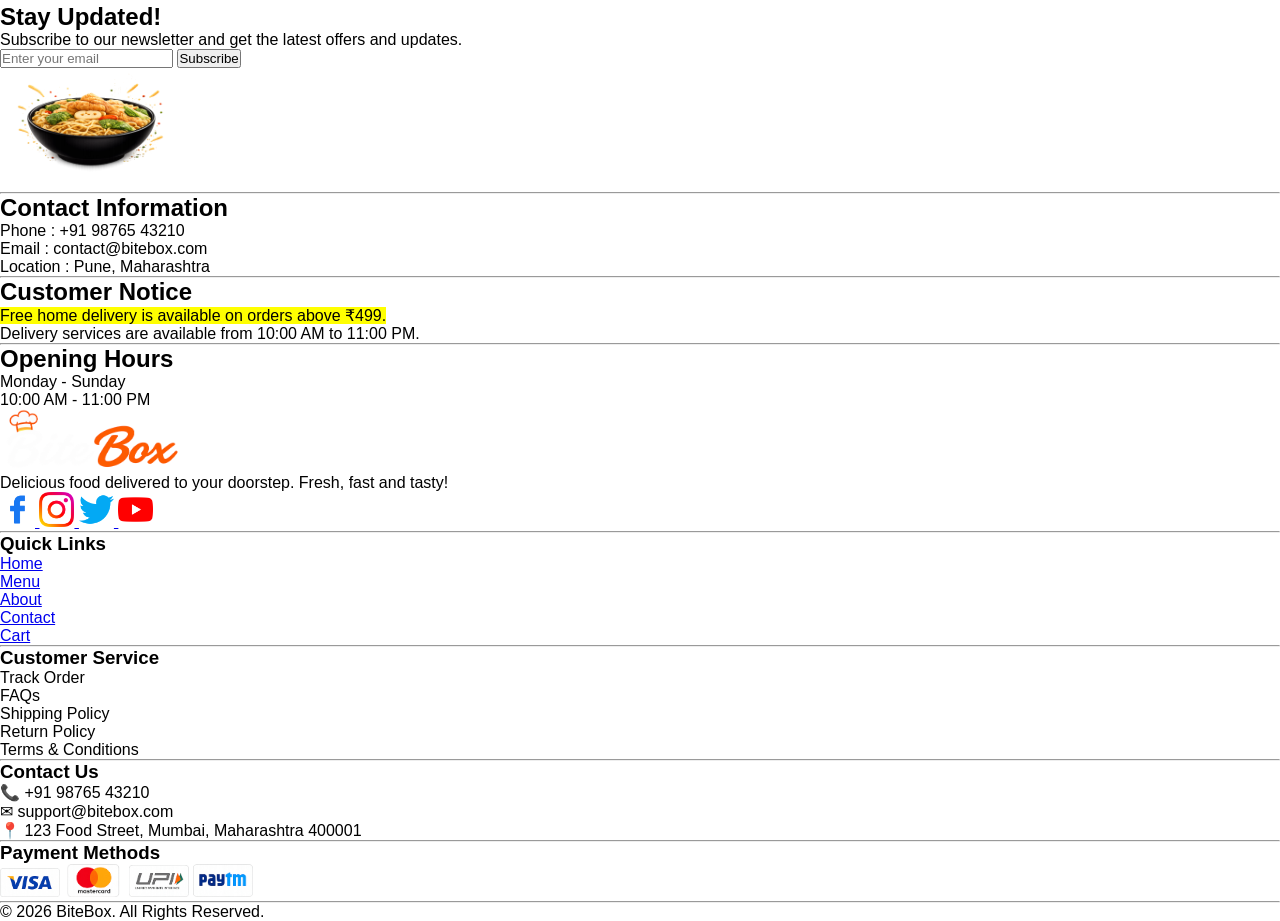
==== commit 36ab1562: "enhanced the BiteBox website navigation with attractive styling." ====
--- a/index.html
+++ b/index.html
@@ -13,7 +13,7 @@
 <body>
     <header>
         <!--Restaurant Name-->
-        <img src="assets/images/logo.png" alt="BiteBox Logo" width="150">
+        <img class="logo" src="assets/images/logo.png" alt="BiteBox Logo">
 
 
         <!--Navigation Menu-->
--- a/css/style.css
+++ b/css/style.css
@@ -0,0 +1,36 @@
+* {
+    margin: 0;
+    padding: 0;
+    box-sizing: border-box;
+    font-family: Arial, Helvetica, sans-serif
+}
+
+html,
+body {
+    height: 100%;
+    width: 100%;
+}
+
+header {
+    background-color: #fff;
+    padding: 20px;
+    border-bottom: 2px solid #e5e5e5;
+}
+
+.logo {
+    width: 170px;
+    height: auto;
+}
+
+nav a {
+    text-decoration: none;
+    color: #333333;
+    font-size: 18px;
+    font-weight: 600;
+    margin: 0 12px;
+
+}
+nav a:hover{
+    color: #ff6b00;
+    text-decoration: underline;
+}
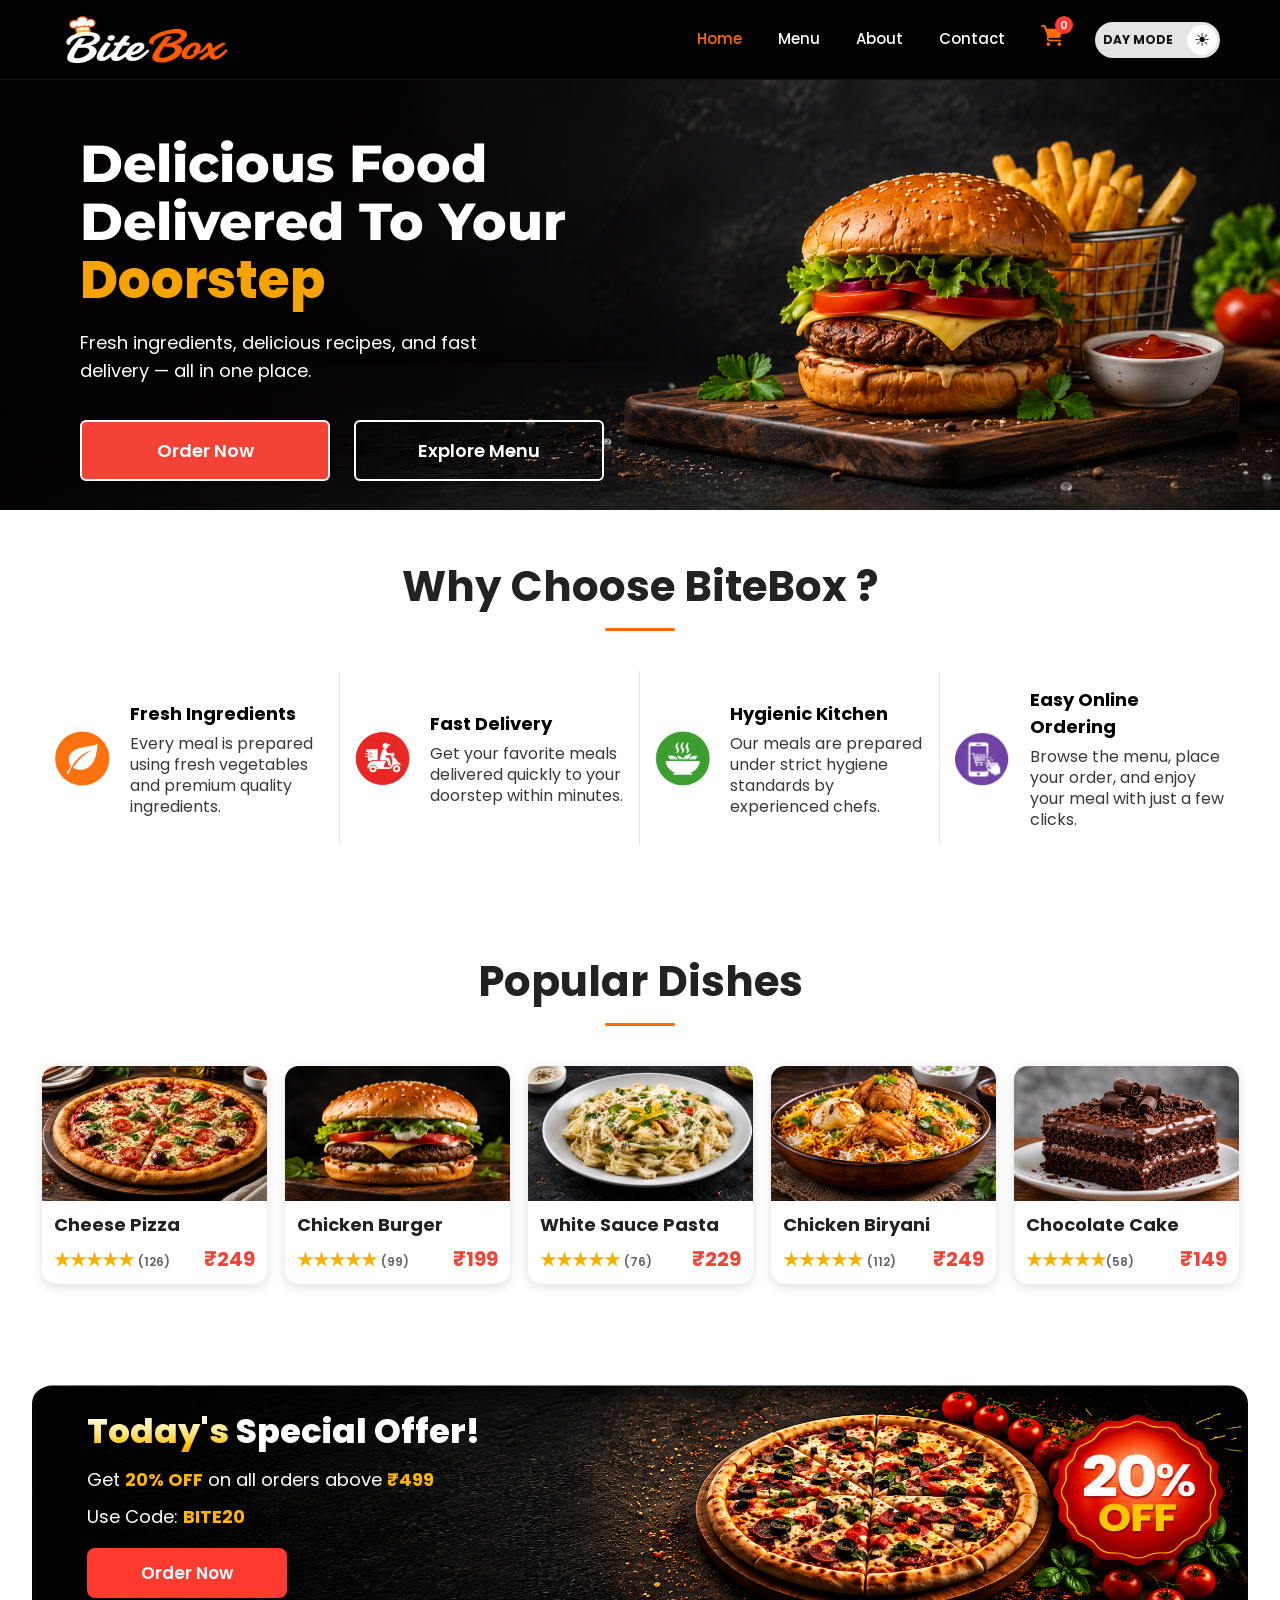
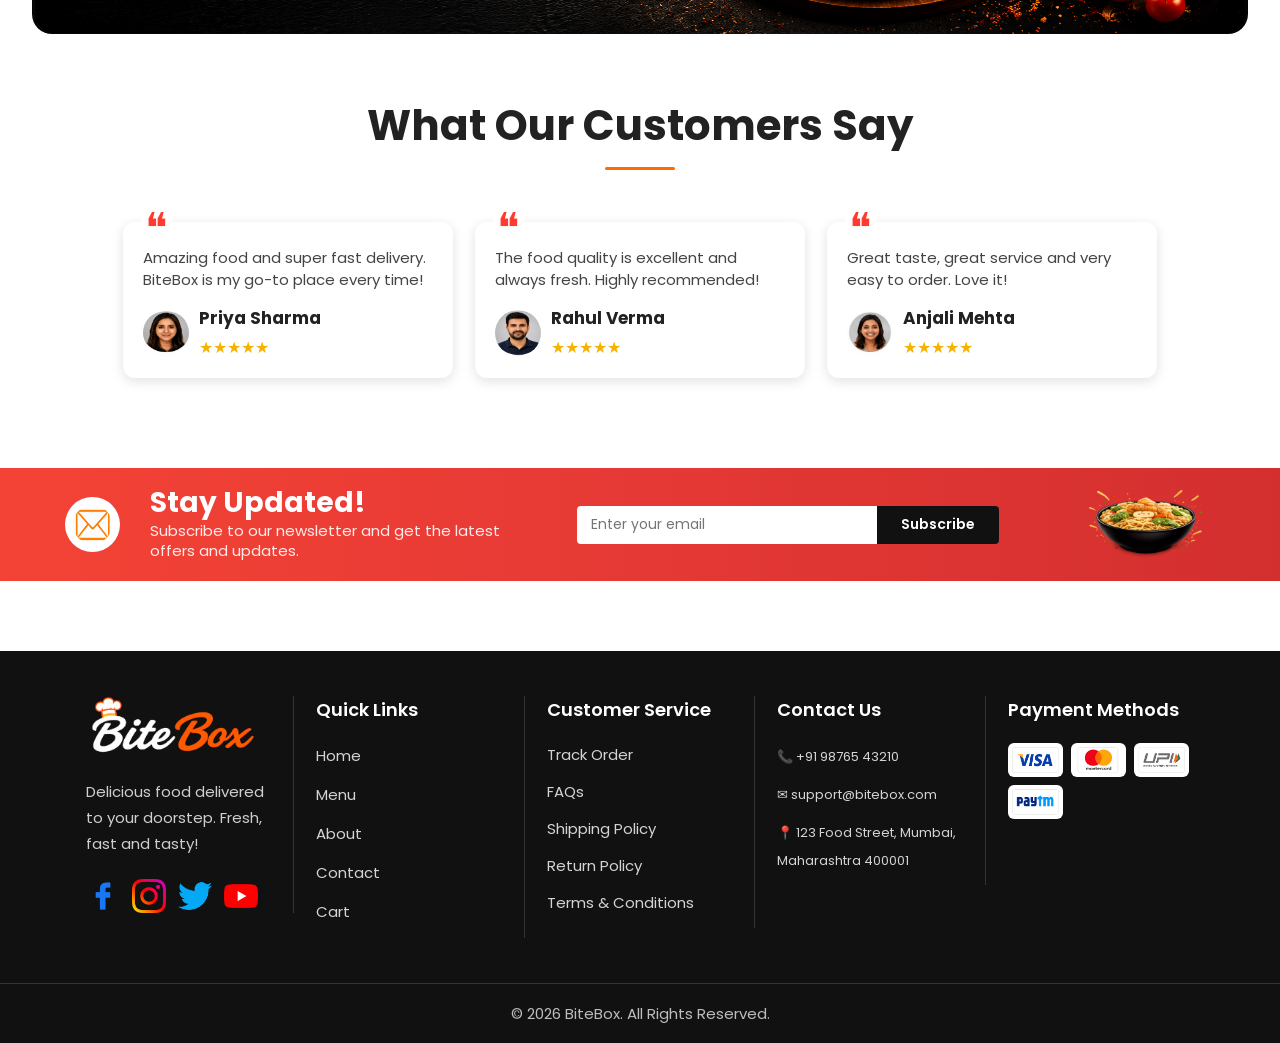
==== commit 5435233b: "Styling Card Layouts and Remaining Content (Home, Menu & About) enhanced the BiteBox website with at" ====
--- a/index.html
+++ b/index.html
@@ -1,256 +1,276 @@
 <!DOCTYPE html>
 <html lang="en">
-
 
 <head>
     <meta charset="UTF-8">
     <meta name="viewport" content="width=device-width, initial-scale=1.0">
     <title>BiteBox</title>
     <link rel="stylesheet" href="css/style.css">
+    <link rel="stylesheet" href="css/index.css">
+    <link rel="preconnect" href="https://fonts.googleapis.com">
+    <link rel="preconnect" href="https://fonts.gstatic.com" crossorigin>
+    <link
+        href="https://fonts.googleapis.com/css2?family=Great+Vibes&family=Montserrat:wght@400;600;700;800&family=Pacifico&family=Poppins:wght@300;400;500;600;700&display=swap"
+        rel="stylesheet">
 </head>
-
 
 <body>
     <header>
         <!--Restaurant Name-->
-        <img class="logo" src="assets/images/logo.png" alt="BiteBox Logo">
-
+        <img src="assets/images/logo.png" alt="BiteBox Logo" class="logo">
 
         <!--Navigation Menu-->
         <nav>
-            <a href="index.html">Home</a>
-            |
+            <a href="index.html" class="active">Home</a>
+
             <a href="menu.html">Menu</a>
-            |
+
             <a href="about.html">About</a>
-            |
+
             <a href="contact.html">Contact</a>
 
-            <a href="cart.html">
-                <img src="assets/icons/cart.png" alt="Cart Icon" width="22" height="22">
+            <a href="cart.html" class="cart-icon">
+                <span class="cart-wrapper">
+                    <img src="assets/icons/cart.png" alt="Cart Icon" width="22" height="22">
+                    <span id="cart-count">0</span>
+                </span>
             </a>
+
+            <button type="button" id="theme-toggle" class="theme-toggle">
+                <span class="theme-icon">☀</span>
+                <span class="theme-text">
+                    DAY MODE
+                </span>
+
+            </button>
+
         </nav>
 
-
     </header>
 
 
 
 
-
-
-
-
     <main>
-        <section>
+        <section id="home-hero">
             <!-- Hero Section -->
 
-
-            <h1>Delicious Food Delivered To Your Doorstep</h1>
+            <h1>Delicious Food Delivered To Your <span>Doorstep</span></h1>
             <p>
                 Fresh ingredients, delicious recipes, and fast delivery
                 — all in one place.
             </p>
 
-
-            <a href="menu.html">Order Now</a>
-            |
-            <a href="menu.html">Explore Menu</a>
-
-
-        </section>
-
+            <div class="hero-buttons">
+                <a href="menu.html" class="order-btn">Order Now</a>
+                <a href="menu.html" class="menu-btn">Explore Menu</a>
+            </div>
+
+        </section>
 
         <section id="features">
 
-
-            <h2>Why Choose BiteBox?</h2>
-
+            <h2>Why Choose BiteBox ?</h2>
 
             <article>
                 <img src="assets/images/fresh.png" alt="Fresh Ingredients" width="80">
-                <h3>Fresh Ingredients</h3>
-                <p>
-                    Every meal is prepared using fresh vegetables and premium quality ingredients.
-                </p>
-            </article>
-
+                <div>
+                    <h3>Fresh Ingredients</h3>
+                    <p>
+                        Every meal is prepared using fresh vegetables and premium quality ingredients.
+                    </p>
+                </div>
+            </article>
 
             <article>
                 <img src="assets/images/fast-delivery.png" alt="Fast Delivery" width="80">
-                <h3>Fast Delivery</h3>
-                <p>
-                    Get your favorite meals delivered quickly to your doorstep.
-                </p>
-            </article>
-
+                <div>
+                    <h3>Fast Delivery</h3>
+                    <p>
+                        Get your favorite meals delivered quickly to your doorstep within minutes.
+                    </p>
+                </div>
+            </article>
 
             <article>
                 <img src="assets/images/hygienic.png" alt="Hygienic Kitchen" width="80">
-                <h3>Hygienic Kitchen</h3>
-                <p>
-                    Our meals are prepared under strict hygiene standards by experienced chefs.
-                </p>
-            </article>
-
+                <div>
+                    <h3>Hygienic Kitchen</h3>
+
+                    <p>
+                        Our meals are prepared under strict hygiene standards by experienced chefs.
+                    </p>
+                </div>
+            </article>
 
             <article>
                 <img src="assets/images/easy.png" alt="Easy Online Ordering" width="80">
-                <h3>Easy Online Ordering</h3>
-                <p>
-                    Browse the menu, place your order, and enjoy your meal with just a few clicks.
-                </p>
-            </article>
-
-
-        </section>
-
-
-
+                <div>
+                    <h3>Easy Online Ordering</h3>
+                    <div>
+                        <p>
+                            Browse the menu, place your order, and enjoy your meal with just a few clicks.
+                        </p>
+                    </div>
+            </article>
+
+        </section>
 
 
 
         <!--Todays Featured Dishes -->
         <section id="popular-dishes">
 
-
             <h2>Popular Dishes</h2>
 
-
-            <article>
-                <img src="assets/images/pizza.png" alt="Cheese Pizza" width="220">
+            <article>
+                <img src="assets/images/popular-pizza.png" alt="Cheese Pizza">
                 <h3>Cheese Pizza</h3>
-                <p>
-                    Loaded with fresh vegetables and mozzarella cheese.
-                </p>
-                <p>
-                    <span>⭐⭐⭐⭐⭐ </span> <small>(126)</small>
-                </p>
-                <p> <strong> ₹249 </strong></p>
-            </article>
-
-
-            <article>
-                <img src="assets/images/burger.png" alt="Chicken Burger" width="220">
+
+                <div class="details">
+                    <p class="ratings">
+                        &#9733;&#9733;&#9733;&#9733;&#9733;
+                        <small>(126)</small>
+                    </p>
+
+                    <p class="price">
+                        ₹249
+                    </p>
+                </div>
+            </article>
+
+            <article>
+                <img src="assets/images/popular-burger.png" alt="Chicken Burger">
                 <h3>Chicken Burger</h3>
-                <p>
-                    Crispy chicken patty served with fresh lettuce and cheese.
-                </p>
-                <p>
-                    <span>⭐⭐⭐⭐⭐ </span> <small> (99)</small>
-                </p>
-                <p> <strong>₹199</strong> </p>
-            </article>
-
-
-            <article>
-                <img src="assets/images/pasta.png" alt="White Sauce Pasta" width="220">
+
+                <div class="details">
+                    <p class="ratings">
+                        &#9733;&#9733;&#9733;&#9733;&#9733;
+                        <small>(99)</small>
+                    </p>
+
+                    <p class="price">
+                        ₹199
+                    </p>
+                </div>
+            </article>
+
+            <article>
+                <img src="assets/images/popular-pasta.png" alt="White Sauce Pasta">
                 <h3>White Sauce Pasta</h3>
-                <p>
-                    Creamy white sauce pasta tossed with herbs and fresh vegetables.
-                </p>
-                <p>
-                    <span>⭐⭐⭐⭐⭐ </span><small> (76) </small>
-                </p>
-                <p> <strong>₹229</strong></p>
-            </article>
-
-
-            <article>
-                <img src="assets/images/biryani.png" alt="Chicken Biryani" width="220">
+
+                <div class="details">
+                    <p class="ratings">
+                        &#9733;&#9733;&#9733;&#9733;&#9733;
+                        <small>(76)</small>
+                    </p>
+
+                    <p class="price">
+                        ₹229
+                    </p>
+                </div>
+            </article>
+
+            <article>
+                <img src="assets/images/popular-briyani.png" alt="Chicken Biryani">
                 <h3>Chicken Biryani</h3>
-                <p>
-                    Aromatic basmati rice layered with tender chicken and authentic spices.
-                </p>
-                <p>
-                    <span>⭐⭐⭐⭐⭐ </span><small>(112)</small>
-                </p>
-                <p><strong>₹249</strong></p>
-            </article>
-
-
-            <article>
-                <img src="assets/images/cake.png" alt="Chocolate Cake" width="220">
+
+                <div class="details">
+                    <p class="ratings">
+                        &#9733;&#9733;&#9733;&#9733;&#9733;
+                        <small>(112)</small>
+                    </p>
+
+                    <p class="price">
+                        ₹249
+                    </p>
+                </div>
+            </article>
+
+            <article>
+                <img src="assets/images/popular-cake.png" alt="Chocolate Cake">
                 <h3>Chocolate Cake</h3>
-                <p>
-                    Rich chocolate sponge layered with creamy chocolate frosting.
-                </p>
-                <p>
-                    <span>⭐⭐⭐⭐⭐</span><small>(58)</small>
-                </p>
-                <p> <strong>₹149</strong></p>
-            </article>
-        </section>
-
-
-
+
+                <div class="details">
+                    <p class="ratings">
+                        &#9733;&#9733;&#9733;&#9733;&#9733;<small>(58)</small>
+                    </p>
+
+                    <p class="price">
+                        ₹149
+                    </p>
+                </div>
+            </article>
+        </section>
 
 
 
         <!--Todays Special Offers -->
         <section id="offer">
 
-
             <div class="offer-content">
-                <h2>Today's Special Offer!</h2>
+                <h2><span>Today's </span>Special Offer!</h2>
                 <p> Get <strong>20% OFF</strong> on all orders above <strong>₹499</strong>
                 </p>
                 <p> Use Code: <strong>BITE20</strong> </p>
                 <a href="menu.html"> Order Now </a>
             </div>
-
-
-            <div class="offer-image">
-
-
-                <img src="assets/images/pizza-discount.png" alt="Special Offer Pizza" width="420" height="420">
-
-
-                <img src="assets/images/badge.png" alt="20% OFF" width="180" height="180">
-            </div>
-        </section>
-
-
-
-
-        <!--Customer Reviews-->
+        </section>
+
+
+        <!-- Customer Reviews -->
         <section id="reviews">
             <h2>What Our Customers Say</h2>
-
-
-            <article>
-                <img src="assets/images/Priya.png" alt="Priya Sharma" width="80" height="80">
-                <h3>Priya Sharma</h3>
+            <article>
                 <p> Amazing food and super fast delivery.
                     BiteBox is my go-to place every time!
                 </p>
-                <p> <span>⭐⭐⭐⭐⭐</span> </p>
-            </article>
-
-
-            <article>
-                <img src="assets/images/rahul.png" alt="Rahul Verma" width="80" height="80">
-                <h3>Rahul Verma</h3>
+                <div class="customer">
+                    <img src="assets/images/Priya.png" alt="Priya Sharma">
+                    <div>
+                        <h3>Priya Sharma</h3>
+                        <span> &#9733;&#9733;&#9733;&#9733;&#9733;</span>
+                    </div>
+                </div>
+            </article>
+
+            <article>
+
                 <p>
-                    The food quality is excellent and
-                    always fresh. Highly recommended!
-                </p>
-                <p> <span>⭐⭐⭐⭐⭐</span> </p>
-            </article>
-
-
-            <article>
-                <img src="assets/images/anjali.png" alt="Anjali Mehta" width="80" height="80">
-                <h3>Anjali Mehta</h3>
+                    The food quality is excellent and always fresh.
+                    Highly recommended!
+                </p>
+
+                <div class="customer">
+                    <img src="assets/images/rahul.png" alt="Rahul Verma">
+
+                    <div>
+                        <h3>Rahul Verma</h3>
+                        <span> &#9733;&#9733;&#9733;&#9733;&#9733;</span>
+                    </div>
+                </div>
+
+            </article>
+
+            <article>
+
                 <p>
-                    Great taste, great service and
-                    very easy to order. Love it!
-                </p>
-                <p> <span>⭐⭐⭐⭐⭐</span> </p>
-            </article>
-        </section>
-
-
+                    Great taste, great service and very easy to order.
+                    Love it!
+                </p>
+
+                <div class="customer">
+                    <img src="assets/images/anjali.png" alt="Anjali Mehta">
+
+                    <div>
+                        <h3>Anjali Mehta</h3>
+                        <span> &#9733;&#9733;&#9733;&#9733;&#9733;</span>
+                    </div>
+                </div>
+
+            </article>
+
+        </section>
 
 
         <!--NewsLetter section-->
@@ -258,201 +278,120 @@
             <div class="newsletter-content">
                 <img src="assets/images/mail.png" alt="Newsletter Icon" width="80" height="80">
 
-
                 <div>
                     <h2>Stay Updated!</h2>
                     <p> Subscribe to our newsletter and get the latest
-                        offers and updates.
-                    </p>
-                </div>
-            </div>
-
+                        <br>offers and updates.
+                    </p>
+                </div>
+            </div>
 
             <div class="newsletter-form">
                 <input type="email" placeholder="Enter your email">
                 <button> Subscribe </button>
             </div>
 
-
             <div class="newsletter-image">
                 <img src="assets/images/newsletter-food.png" alt="Newsletter Food" width="180" height="120">
             </div>
         </section>
 
 
-
-
-
-
-
-
-        <!--Contact Information-->
-        <section>
-            <hr>
-            <h2> Contact Information </h2>
-            <p>
-
-
-                Phone : +91 98765 43210
-                <br>
-                Email : contact@bitebox.com
-                <br>
-                Location : Pune, Maharashtra
-            </p>
-        </section>
-
-
-
-
-
-
-        <!-- Customer Notice -->
-        <aside>
-            <hr>
-            <h2> Customer Notice </h2>
-
-
-            <p>
-                <mark> Free home delivery is available on orders above ₹499. </mark>
-            </p>
-
-
-            <p>
-                Delivery services are available from 10:00 AM to 11:00 PM.
-            </p>
-        </aside>
-
-
-
-
-        <!-- Opening Hours Section-->
-        <section>
-            <hr>
-            <h2>Opening Hours</h2>
-
-
-            <p>
-                Monday - Sunday
-                <br>
-                10:00 AM - 11:00 PM
-            </p>
-        </section>
-
-
     </main>
-
-
-
 
 
 
     <!-- Footer Logo Section -->
     <footer>
-        <section>
-            <img src="assets/images/logo.png" alt="BiteBox Logo" width="180">
-            <p> Delicious food delivered to your doorstep.
-                Fresh, fast and tasty!
-            </p>
-
-
-            <a href="#">
-                <img src="assets/icons/facebook.png" alt="Facebook" width="35" height="35">
-            </a>
-
-
-            <a href="#">
-                <img src="assets/icons/instagram.png" alt="Instagram" width="35" height="35">
-            </a>
-
-
-            <a href="#">
-                <img src="assets/icons/twitter.png" alt="Twitter" width="35" height="35">
-            </a>
-
-
-            <a href="#">
-                <img src="assets/icons/youtube.png" alt="YouTube" width="35" height="35">
-            </a>
-        </section>
-
-
-        <hr>
-
-
-        <!-- Quick Links -->
-
-
-        <section>
-            <h3>Quick Links</h3>
-            <ul>
-                <li><a href="index.html">Home</a></li>
-                <li><a href="menu.html">Menu</a></li>
-                <li><a href="about.html">About</a></li>
-                <li><a href="contact.html">Contact</a></li>
-                <li><a href="cart.html">Cart</a></li>
-            </ul>
-        </section>
-
-
-        <hr>
-
-
-        <!-- Customer Service -->
-        <section>
-            <h3>Customer Service</h3>
-            <ul>
-                <li>Track Order</li>
-                <li>FAQs</li>
-                <li>Shipping Policy</li>
-                <li>Return Policy</li>
-                <li>Terms & Conditions</li>
-            </ul>
-
-
-        </section>
-
-
-        <hr>
-
-
-        <!-- Contact Information -->
-
-
-        <section>
-            <h3>Contact Us</h3>
-            <p>📞 +91 98765 43210</p>
-            <p>✉ support@bitebox.com</p>
-            <p> 📍 123 Food Street, Mumbai, Maharashtra 400001 </p>
-        </section>
-
-
-        <hr>
-
-
-        <!-- Payment Methods -->
-
-
-        <section>
-            <h3>Payment Methods</h3>
-            <img src="assets/images/visa.png" alt="Visa" width="60">
-            <img src="assets/images/mastercard.png" alt="MasterCard" width="60">
-            <img src="assets/images/upi.png" alt="UPI" width="60">
-            <img src="assets/images/paytm.png" alt="Paytm" width="60">
-        </section>
-
-
-        <hr>
+        <div class="footer-container">
+            <section>
+                <img src="assets/images/logo.png" alt="BiteBox Logo" width="180">
+                <p> Delicious food delivered to your doorstep.
+                    Fresh, fast and tasty!
+                </p>
+
+                <div class="footer-socials">
+
+                    <a href="#">
+                        <img src="assets/icons/facebook.png" alt="Facebook" width="35" height="35">
+                    </a>
+
+                    <a href="#">
+                        <img src="assets/icons/instagram.png" alt="Instagram" width="35" height="35">
+                    </a>
+
+                    <a href="#">
+                        <img src="assets/icons/twitter.png" alt="Twitter" width="35" height="35">
+                    </a>
+
+                    <a href="#">
+                        <img src="assets/icons/youtube.png" alt="YouTube" width="35" height="35">
+                    </a>
+                </div>
+            </section>
+
+
+
+            <!-- Quick Links -->
+
+            <section>
+                <h3>Quick Links</h3>
+                <ul>
+                    <li><a href="index.html">Home</a></li>
+                    <li><a href="menu.html">Menu</a></li>
+                    <li><a href="about.html">About</a></li>
+                    <li><a href="contact.html">Contact</a></li>
+                    <li><a href="cart.html">Cart</a></li>
+                </ul>
+            </section>
+
+
+
+            <!-- Customer Service -->
+            <section>
+                <h3>Customer Service</h3>
+                <ul>
+                    <li>Track Order</li>
+                    <li>FAQs</li>
+                    <li>Shipping Policy</li>
+                    <li>Return Policy</li>
+                    <li>Terms & Conditions</li>
+                </ul>
+
+            </section>
+
+
+
+            <!-- Contact Information -->
+
+            <section>
+                <h3>Contact Us</h3>
+                <p>📞 +91 98765 43210</p>
+                <p>✉ support@bitebox.com</p>
+                <p> 📍 123 Food Street, Mumbai, Maharashtra 400001 </p>
+            </section>
+
+
+
+            <!-- Payment Methods -->
+
+            <section>
+                <h3>Payment Methods</h3>
+                <div class="payment-icons">
+                    <img src="assets/images/visa.png" alt="Visa">
+                    <img src="assets/images/mastercard.png" alt="MasterCard">
+                    <img src="assets/images/upi.png" alt="UPI">
+                    <img src="assets/images/paytm.png" alt="Paytm">
+                </div>
+            </section>
+        </div>
+
+
         <p> © 2026 BiteBox. All Rights Reserved. </p>
 
-
     </footer>
 
-
-
-
-
-
+    <script src="js/script.js"></script>
 </body>
 
-
 </html>
--- a/css/style.css
+++ b/css/style.css
@@ -2,35 +2,816 @@
     margin: 0;
     padding: 0;
     box-sizing: border-box;
-    font-family: Arial, Helvetica, sans-serif
-}
-
-html,
-body {
-    height: 100%;
+    font-family: "Poppins", sans-serif;
+}
+
+header {
     width: 100%;
-}
-
-header {
-    background-color: #fff;
-    padding: 20px;
-    border-bottom: 2px solid #e5e5e5;
+    height: 80px;
+    padding: 0 60px;
+    background: black;
+    border-bottom: 1px solid rgba(255, 255, 255, .08);
+    display: flex;
+    justify-content: space-between;
+    align-items: center;
+    position: sticky;
+    top: 0;
+    z-index: 1000;
 }
 
 .logo {
     width: 170px;
+    height: 50px;
+}
+header nav {
+    display: flex;
+    align-items: center;
+    gap: 28px;
+}
+
+
+header nav a {
+    padding: 0 4px;
+    text-decoration: none;
+    color: #ffffff;
+    font-size: 15px;
+    font-weight: 500;
+    border-bottom: 3px solid transparent;
+}
+
+nav a:hover{
+    color: #ff6b00;
+    /* text-decoration: underline; */
+}
+.cart-icon img {
+    display: block;
+    width: 22px;
+    height: 22px;
+}
+.cart-icon:hover img {
+    transform: scale(1.1);
+}
+nav a.active {
+    color: #ff6b00;
+}
+
+
+
+/*=========================================  Footer Section=========================================*/
+
+footer {
+    background: #111111;
+    color: #ffffff;
+    margin-top: 70px;
+}
+/* Main Footer Layout */
+
+.footer-container {
+    width: 90%;
+    margin: auto;
+    padding: 45px 0;
+    display: flex;
+    justify-content: space-between;
+    align-items: flex-start;
+}
+/* Footer Columns */
+
+.footer-container section {
+    width: 20%;
+    padding: 0 22px;
+    border-right: 1px solid rgba(255, 255, 255, .15);
+}
+.footer-container section:last-child {
+    border-right: none;
+}
+
+
+
+.footer-container section:first-child>img {
+    width: 170px;
     height: auto;
-}
-
-nav a {
-    text-decoration: none;
-    color: #333333;
+    margin-bottom: 18px;
+}
+.footer-container section:first-child p {
+    color: #cfcfcf;
+    font-size: 15px;
+    line-height: 26px;
+    margin-bottom: 22px;
+}
+
+.footer-socials {
+    display: flex;
+    align-items: center;
+    gap: 12px;
+}
+.footer-socials a {
+    display: flex;
+}
+
+.footer-socials img {
+    width: 34px;
+    height: 34px;
+    transition: .3s;
+}
+.footer-container h3 {
     font-size: 18px;
     font-weight: 600;
-    margin: 0 12px;
-
-}
-nav a:hover{
+    color: #ffffff;
+    margin-bottom: 20px;
+}
+
+
+.footer-container ul {
+    list-style: none;
+}
+
+.footer-container ul li {
+    margin-bottom: 14px;
+}
+
+.footer-container ul li a {
+    color: #d4d4d4;
+    text-decoration: none;
+    font-size: 15px;
+    transition: .3s;
+}
+
+.footer-container ul li a:hover {
     color: #ff6b00;
-    text-decoration: underline;
-}+}
+
+/* Customer Service */
+
+.footer-container section:nth-child(3) li {
+    color: #d4d4d4;
+    font-size: 15px;
+    cursor: pointer;
+    transition: .3s;
+}
+
+.footer-container section:nth-child(3) li:hover {
+    color: #ff6b00;
+}
+
+
+
+.footer-container section:nth-child(4) p {
+    color: #d4d4d4;
+    font-size: 13px;
+    line-height: 28px;
+    margin-bottom: 10px;
+}
+
+
+
+.payment-icons {
+    display: flex;
+    gap: 8px;
+    flex-wrap: wrap;
+}
+
+.payment-icons img {
+    width: 55px;
+    height: auto;
+    background: #ffffff;
+    padding: 4px;
+    border-radius: 6px;
+}
+
+
+footer>p {
+    border-top: 1px solid rgba(255, 255, 255, .15);
+    text-align: center;
+    color: #bdbdbd;
+    padding: 18px 0;
+    font-size: 15px;
+}
+
+
+
+/* =========================================
+   THEME TOGGLE
+========================================= */
+
+.theme-toggle {
+    width: 125px;
+    height: 36px;
+
+    border: none;
+    border-radius: 20px;
+
+    background-color: #e5e5e5;
+
+    position: relative;
+
+    padding: 3px;
+
+    cursor: pointer;
+
+    display: flex;
+    align-items: center;
+
+    box-sizing: border-box;
+
+    overflow: hidden;
+}
+
+
+/* =========================================
+   THEME TEXT
+========================================= */
+
+.theme-text {
+    position: absolute;
+
+    left: 8px;
+    right: 38px;
+
+    font-size: 12px;
+    font-weight: 700;
+
+    color: #111111;
+
+    white-space: nowrap;
+
+    text-align: left;
+
+    transition: all 0.35s ease-in-out;
+}
+
+
+/* =========================================
+   THEME ICON
+========================================= */
+
+.theme-icon {
+    position: absolute;
+
+    top: 3px;
+    left: 92px;
+
+    width: 30px;
+    height: 30px;
+
+    border-radius: 50%;
+
+    background-color: white;
+
+    display: flex;
+    align-items: center;
+    justify-content: center;
+
+    font-size: 18px;
+
+    color: #111111;
+
+    transition: transform 0.35s ease-in-out;
+
+    z-index: 2;
+}
+
+
+/* =========================================
+   NIGHT MODE
+========================================= */
+
+.dark-theme .theme-icon {
+    transform: translateX(-89px);
+}
+
+
+.dark-theme .theme-text {
+    left: 38px;
+    right: 8px;
+
+    text-align: right;
+}
+
+
+/* =========================================
+   HOVER EFFECT
+========================================= */
+
+.theme-toggle:hover .theme-icon {
+    transform: scale(1.05);
+}
+
+
+/* Keep smooth movement when in Night Mode */
+
+.dark-theme .theme-toggle:hover .theme-icon {
+    transform: translateX(-89px) scale(1.05);
+}
+
+
+
+
+
+
+
+.dark-theme .theme-icon {
+    transform: translateX(-89px);
+}
+
+
+.dark-theme .theme-text {
+    left: 38px;
+    right: 16px;
+
+    text-align: right;
+}
+
+
+.theme-toggle:hover .theme-icon {
+    transform: scale(1.05);
+}
+
+
+.dark-theme .theme-toggle:hover .theme-icon {
+    transform: translateX(-89px) scale(1.05);
+}
+
+
+/* =========================================================
+   NIGHT MODE - WHOLE PAGE
+   ========================================================= */
+
+body.dark-theme {
+    background: #121212;
+    color: #ffffff;
+}
+
+
+/* =========================================================
+   HEADER
+   ========================================================= */
+
+body.dark-theme header {
+    background: #000000;
+}
+
+
+/* =========================================================
+   HOME PAGE
+   ========================================================= */
+
+body.dark-theme #features,
+body.dark-theme #popular-dishes,
+body.dark-theme #reviews {
+    background: #121212 !important;
+}
+
+
+/* Features */
+
+body.dark-theme #features h2,
+body.dark-theme #features article h3 {
+    color: #ffffff !important;
+}
+
+body.dark-theme #features article p {
+    color: #cccccc !important;
+}
+
+body.dark-theme #features article {
+    border-right-color: #333333;
+}
+
+
+/* Popular Dishes */
+
+body.dark-theme #popular-dishes h2 {
+    color: #ffffff !important;
+}
+
+body.dark-theme #popular-dishes article {
+    background: #1e1e1e !important;
+}
+
+body.dark-theme #popular-dishes article h3 {
+    color: #ffffff !important;
+}
+
+body.dark-theme #popular-dishes .ratings small {
+    color: #bbbbbb !important;
+}
+
+
+/* Reviews */
+
+body.dark-theme #reviews h2 {
+    color: #ffffff !important;
+}
+
+body.dark-theme #reviews article {
+    background: #1e1e1e !important;
+}
+
+body.dark-theme #reviews article > p {
+    color: #cccccc !important;
+}
+
+body.dark-theme #reviews .customer h3 {
+    color: #ffffff !important;
+}
+
+
+/* =========================================================
+   MENU PAGE
+   ========================================================= */
+
+body.dark-theme #categories,
+body.dark-theme #menu-items {
+    background: #121212 !important;
+}
+
+
+/* Categories */
+
+body.dark-theme #categories h2,
+body.dark-theme #categories article h3 {
+    color: #ffffff !important;
+}
+
+body.dark-theme #categories article img {
+    background: #1e1e1e;
+    border-color: #333333;
+}
+
+body.dark-theme #menu-items h2{
+    color: white;
+}
+
+
+/* Menu Cards */
+
+body.dark-theme #menu-items article {
+    background: #1e1e1e !important;
+    border-color: #333333 !important;
+}
+
+body.dark-theme #menu-items article h3 {
+    color: #ffffff !important;
+}
+
+body.dark-theme #menu-items .rating small {
+    color: #bbbbbb !important;
+}
+
+body.dark-theme #menu-items .price {
+    color: #ffffff !important;
+}
+
+
+/* Add To Cart */
+
+body.dark-theme #menu-items article button {
+    background: #1e1e1e;
+    color: #ff6b00;
+    border-color: #ff6b00;
+}
+
+
+/* =========================================================
+   ABOUT PAGE
+   ========================================================= */
+
+body.dark-theme #story,
+body.dark-theme #mission-vision,
+body.dark-theme #chefs,
+body.dark-theme #statistics {
+    background: #121212 !important;
+}
+
+
+/* Our Story */
+
+body.dark-theme .story-content h2 {
+    color: #ffffff !important;
+}
+
+body.dark-theme .story-content p {
+    color: #cccccc !important;
+}
+
+body.dark-theme .story-features h4 {
+    color: #ffffff !important;
+}
+
+body.dark-theme .story-features article p {
+    color: #bbbbbb !important;
+}
+
+body.dark-theme .feature-icon {
+    background: #2a211f !important;
+}
+
+
+/* Mission & Vision */
+
+body.dark-theme #mission-vision > h2 {
+    color: #ffffff !important;
+}
+
+body.dark-theme #mission-vision article {
+    background: #1e1e1e !important;
+    border-color: #3a3a3a !important;
+}
+
+body.dark-theme #mission-vision article h3 {
+    color: #ffffff !important;
+}
+
+body.dark-theme #mission-vision article p {
+    color: #cccccc !important;
+}
+
+body.dark-theme #mission-vision article img {
+    background: #2a211f !important;
+}
+
+
+/* Chefs */
+
+body.dark-theme #chefs > h2 {
+    color: #ffffff !important;
+}
+
+body.dark-theme #chefs article {
+    background: #1e1e1e !important;
+}
+
+body.dark-theme #chefs article h3 {
+    color: #ffffff !important;
+}
+
+body.dark-theme #chefs article p {
+    color: #cccccc !important;
+}
+
+
+/* Statistics */
+
+body.dark-theme #statistics > h2 {
+    color: #ffffff !important;
+}
+
+
+/* =========================================================
+   CONTACT PAGE
+   ========================================================= */
+
+body.dark-theme #contact-info,
+body.dark-theme #contact-details,
+body.dark-theme #google-map {
+    background: #121212 !important;
+}
+
+
+/* Contact Heading */
+
+body.dark-theme #contact-info .section-title h2 {
+    color: #ffffff !important;
+}
+
+
+/* Contact Cards */
+
+body.dark-theme .contact-container article {
+    background: #1e1e1e !important;
+    color: #ffffff;
+}
+
+body.dark-theme .contact-container article h3 {
+    color: #ffffff !important;
+}
+
+body.dark-theme .contact-container article p {
+    color: #cccccc !important;
+}
+
+
+/* Contact Details */
+
+body.dark-theme #contact-details {
+    background: #1b1816 !important;
+}
+
+
+/* Business Hours */
+
+body.dark-theme .business-card h2 {
+    color: #ffffff !important;
+}
+
+body.dark-theme .business-card td {
+    color: #cccccc !important;
+}
+
+body.dark-theme .business-card td:last-child {
+    color: #ffffff !important;
+}
+
+
+/* Event Card */
+
+body.dark-theme .event-card {
+    background: #24201e !important;
+    border-color: #3a3a3a !important;
+}
+
+body.dark-theme .event-card h3 {
+    color: #ffffff !important;
+}
+
+body.dark-theme .event-card p {
+    color: #cccccc !important;
+}
+
+
+/* Contact Form */
+
+body.dark-theme .right-column h2 {
+    color: #ffffff !important;
+}
+
+body.dark-theme .form-row input,
+body.dark-theme #contact-details textarea {
+    background: #1e1e1e !important;
+    color: #ffffff !important;
+    border-color: #444444 !important;
+}
+
+body.dark-theme .form-row input::placeholder,
+body.dark-theme #contact-details textarea::placeholder {
+    color: #999999 !important;
+}
+
+
+/* Google Map */
+
+body.dark-theme #google-map .section-title h2 {
+    color: #ffffff !important;
+}
+
+body.dark-theme #google-map .section-title p {
+    color: #cccccc !important;
+}
+
+
+/* =========================================================
+   CART PAGE
+   ========================================================= */
+
+body.dark-theme #cart-details {
+    background: #121212 !important;
+}
+
+
+/* Shopping Cart */
+
+body.dark-theme #shopping-cart {
+    background: #1e1e1e !important;
+    border-color: #333333 !important;
+}
+
+body.dark-theme #shopping-cart thead {
+    background: #2a211c !important;
+}
+
+body.dark-theme #shopping-cart th {
+    color: #ffffff !important;
+}
+
+body.dark-theme #shopping-cart td {
+    border-top-color: #333333 !important;
+}
+
+body.dark-theme .cart-item h3 {
+    color: #ffffff !important;
+}
+
+body.dark-theme .cart-item p {
+    color: #bbbbbb !important;
+}
+
+
+/* Quantity Box */
+
+body.dark-theme .quantity-box {
+    background: #1e1e1e !important;
+    border-color: #444444 !important;
+}
+
+body.dark-theme .quantity-box button {
+    background: #1e1e1e !important;
+    color: #ffffff !important;
+}
+
+body.dark-theme .quantity-box span {
+    color: #ffffff !important;
+}
+
+
+/* Cart Hover */
+
+body.dark-theme #shopping-cart tbody tr:hover {
+    background: #252525 !important;
+}
+
+
+/* Order Summary */
+
+body.dark-theme #order-summary {
+    background: #1e1e1e !important;
+    border-color: #333333 !important;
+}
+
+body.dark-theme #order-summary h2,
+body.dark-theme #order-summary h3 {
+    color: #ffffff !important;
+}
+
+body.dark-theme #order-summary p {
+    color: #cccccc !important;
+}
+
+body.dark-theme #order-summary hr {
+    border-top-color: #444444 !important;
+}
+
+
+/* Cart Actions */
+
+body.dark-theme #cart-actions a {
+    background: #1e1e1e !important;
+    color: #ffffff !important;
+    border-color: #444444 !important;
+}
+
+
+
+.theme-loading .theme-icon,
+.theme-loading .theme-text {
+    transition: none !important;
+}
+
+
+.cart-wrapper {
+    position: relative;
+    display: inline-flex;
+    align-items: center;
+    justify-content: center;
+}
+
+.cart-icon img {
+    display: block;
+    width: 22px;
+    height: 22px;
+}
+
+#cart-count {
+    position: absolute;
+    top: -8px;
+    right: -10px;
+    width: 18px;
+    height: 18px;
+    background: #ff3b30;
+    color: white;
+    border-radius: 50%;
+    font-size: 11px;
+    font-weight: 600;
+    display: flex;
+    align-items: center;
+    justify-content: center;
+}
+
+
+.toast {
+    position: fixed;
+    top: 150px;
+    right: 25px;
+    min-width: 280px;
+    padding: 14px 18px;
+    border-radius: 8px;
+    color: white;
+    font-size: 14px;
+    font-weight: 600;
+    opacity: 0;
+    transform: translateX(120%);
+    transition: 0.3s ease;
+    z-index: 9999;
+}
+
+.toast.show {
+    opacity: 1;
+    transform: translateX(0);
+}
+
+.toast.error {
+    background: #e53935;
+}
+
+.toast.success {
+    background: #28a745;
+}
--- a/css/index.css
+++ b/css/index.css
@@ -0,0 +1,497 @@
+/* Home Hero Section */
+
+#home-hero {
+
+    background-image: url("../assets/images/home-hero.png");
+    background-repeat: no-repeat;
+    background-position: center right;
+    background-size: cover;
+    height: 430px;
+    padding: 55px 80px;
+
+}
+#home-hero h1 {
+    color: white;
+    font-family: "Montserrat", sans-serif;
+    font-size: 52px;
+    font-weight: 800;
+    line-height: 58px;
+    width: 650px;
+    margin-bottom: 20px;
+}
+#home-hero h1 span {
+    color: #F5A300;
+}
+
+/* Home Hero Description */
+#home-hero p {
+    color: white;
+    font-size: 18px;
+    line-height: 28px;
+    width: 420px;
+    margin-bottom: 35px;
+}
+
+/* Hero Buttons */
+.hero-buttons {
+    margin-top: 25px;
+}
+
+
+.hero-buttons a {
+    display: inline-block;
+    min-width: 180px;
+    padding: 15px 30px;
+    text-align: center;
+    text-decoration: none;
+    font-size: 18px;
+    font-weight: 600;
+    border-radius: 6px;
+    transition: 0.3s;
+
+}
+.order-btn {
+    background-color: #F44336;
+    color: white;
+    width: 250px;
+    border: 2px solid white;
+}
+
+.menu-btn {
+    background-color: transparent;
+    color: white;
+    border: 2px solid white;
+    width: 250px;
+    margin-left: 20px;
+}
+.order-btn:hover {
+    background-color: #D32F2F;
+}
+.menu-btn:hover {
+    background-color: white;
+    color: #222;
+
+}
+/*--------------------------------- Why Choose BiteBox Section ---------------------------------*/
+
+/* Why Choose BiteBox Section */
+
+#features {
+    background-color: #ffffff;
+    padding: 45px 25px;
+    display: flex;
+    flex-wrap: wrap;
+    justify-content: center;
+}
+#features h2 {
+    width: 100%;
+    text-align: center;
+    font-size: 42px;
+    font-weight: 700;
+    color: #222222;
+    margin-bottom: 40px;
+    position: relative;
+}
+#features h2::after {
+    content: "";
+    display: block;
+    width: 70px;
+    height: 3px;
+    background-color: #ff6b00;
+    margin: 10px auto 0;
+    border-radius: 2px;
+}
+/* Feature Card */
+
+#features article {
+    width: 300px;
+    padding:  15px;
+    display: flex;
+    align-items: center;
+    border-right: 1px solid #e5e5e5;
+}
+#features article:last-child {
+    border-right: none;
+}
+
+/* Feature Icon */
+
+#features article img {
+    width: 55px;
+    height: 55px;
+    margin-right: 20px;
+    flex-shrink: 0;
+}
+/* Feature Content */
+
+#features article div {
+    flex: 1;
+}
+
+/* Feature Title */
+
+#features article h3 {
+    font-size: 18px;
+    margin-bottom: 6px;
+}
+/* Feature Description */
+
+#features article p {
+    font-size: 16px;
+    color: #3a3939;
+    line-height: 21px;
+}
+
+/*--------------------------------- Popular Dishes Section ---------------------------------*/
+
+/* Popular Dishes Section */
+
+#popular-dishes {
+    background-color: #ffffff;
+    padding: 60px 30px;
+    display: flex;
+    flex-wrap: wrap;
+    justify-content: center;
+    gap: 18px;
+}
+/* Section Heading */
+
+#popular-dishes h2 {
+    text-align: center;
+    width: 100%;
+    font-size: 42px;
+    font-weight: 700;
+    color: #222222;
+    margin-bottom: 22px;
+    position: relative;
+}
+
+#popular-dishes h2::after {
+    content: "";
+    display: block;
+    width: 70px;
+    height: 3px;
+    background-color: #ff6b00;
+    margin: 10px auto 0;
+    border-radius: 2px;
+}
+/* Dish Card */
+
+#popular-dishes article {
+    width: 225px;
+    background-color: #ffffff;
+    border-radius: 14px;
+    overflow: hidden;
+    box-shadow: 0 3px 12px rgba(0, 0, 0, 0.12);
+}
+/* Food Image */
+
+#popular-dishes article img {
+    width: 100%;
+    height: 135px;
+    object-fit: cover;
+    display: block;
+}
+/* Dish Name */
+
+#popular-dishes article h3 {
+    font-size: 18px;
+    font-weight: 700;
+    color: #222222;
+    margin: 10px 12px 6px;
+}
+/* Rating & Price */
+
+#popular-dishes .details {
+    display: flex;
+    justify-content: space-between;
+    align-items: center;
+    padding: 0 12px 10px;
+}
+/* Ratings */
+
+#popular-dishes .ratings {
+    color: #f5b301;
+    font-size: 18px;
+    font-weight: 600;
+    margin: 0;
+}
+/* Review Count */
+
+#popular-dishes .ratings small {
+    color: #666666;
+    font-size: 12px;
+}
+
+/* Price */
+
+#popular-dishes .price {
+    color: #f44336;
+    font-size: 20px;
+    font-weight: 700;
+    margin: 0;
+}
+/* Hover Effect */
+
+#popular-dishes article:hover {
+    box-shadow: 0 8px 22px rgba(0, 0, 0, 0.18);
+}
+
+
+/*--------------------------------- Today's Special Offer Section ---------------------------------*/
+
+#offer {
+    width: 95%;
+    height: 250px;
+    margin: 40px auto;
+    padding: 28px 55px;
+    box-sizing: border-box;
+    background-image: url("../assets/images/offer-banner.png");
+    background-repeat: no-repeat;
+    background-size: 100% 100%;
+    background-position: center;
+    border-radius: 20px;
+}
+
+/* Offer Content */
+
+.offer-content {
+    width: 38%;
+}
+
+/* Heading */
+
+.offer-content h2 {
+    font-size: 34px;
+    font-weight: 800;
+    color: #ffffff;
+    line-height: 1.15;
+    margin-bottom: 15px;
+}
+.offer-content h2 span {
+    background: linear-gradient(180deg, #ffffff 0%, #fff9d8 25%, #ffe47a 55%, #ffc107 80%, #ff9800 100%);
+    -webkit-background-clip: text;
+    -webkit-text-fill-color: transparent;
+    background-clip: text;
+}
+/* Description */
+
+.offer-content p {
+    font-size: 18px;
+    color: #ffffff;
+    line-height: 1.5;
+    margin-bottom: 10px;
+}
+
+.offer-content strong {
+    color: #ffb400;
+}
+/* Button */
+
+.offer-content a {
+    display: inline-block;
+    margin-top: 8px;
+    padding: 12px 32px;
+    background: #ff3b30;
+    color: #ffffff;
+    text-decoration: none;
+    font-size: 17px;
+    font-weight: 600;
+    border-radius: 8px;
+    width: 200px;
+    text-align: center;
+}
+
+.offer-content a:hover {
+    background-color: #D32F2F;
+}
+/*--------------------------------- Customer Reviews Section ---------------------------------*/
+
+#reviews {
+    background: #ffffff;
+    padding: 20px 30px 40px;
+    display: flex;
+    flex-wrap: wrap;
+    justify-content: center;
+    gap: 22px;
+}
+/* Section Heading */
+
+#reviews h2 {
+    width: 100%;
+    text-align: center;
+    font-size: 42px;
+    font-weight: 700;
+    color: #222222;
+    margin-bottom: 30px;
+    position: relative;
+}
+
+#reviews h2::after {
+    content: "";
+    display: block;
+    width: 70px;
+    height: 3px;
+    background: #ff6b00;
+    margin: 10px auto 0;
+    border-radius: 2px;
+}
+/* Review Card */
+
+#reviews article {
+    width: 330px;
+    background: #ffffff;
+    padding: 25px 20px 18px;
+    border-radius: 12px;
+    box-shadow: 0 3px 12px rgba(0, 0, 0, 0.12);
+    position: relative;
+}
+/* Quote Icon */
+
+#reviews article::before {
+    content: "❝";
+    position: absolute;
+    top: -14px;
+    left: 18px;
+    font-size: 42px;
+    color: #ff3b30;
+    background: #ffffff;
+    line-height: 1;
+    padding: 0 4px;
+}
+/* Review Text */
+
+#reviews article>p {
+    font-size: 15px;
+    color: #444444;
+    line-height: 22px;
+    margin: 0 0 14px;
+}
+/* Customer Section */
+
+#reviews .customer {
+    display: flex;
+    align-items: center;
+}
+
+
+/* Customer Image */
+
+#reviews .customer img {
+    width: 46px;
+    height: 46px;
+    border-radius: 50%;
+    object-fit: cover;
+    margin-right: 10px;
+}
+/* Customer Name */
+
+#reviews .customer h3 {
+    font-size: 17px;
+    font-weight: 700;
+    color: #222222;
+    margin: 0 0 4px;
+}
+/* Rating */
+
+#reviews .customer span {
+    color: #f5b301;
+    font-size: 16px;
+}
+
+/* Hover Effect */
+
+#reviews article:hover {
+    box-shadow: 0 8px 20px rgba(0, 0, 0, 0.18);
+}
+/*--------------------------------- Newsletter Section ---------------------------------*/
+
+/* Newsletter Section */
+
+#newsletter {
+    width: 100%;
+    margin-top: 50px;
+    margin-bottom: 0px;
+    padding: 10px 65px;
+    background: linear-gradient(to right, #f44336, #e53935, #d32f2f);
+    display: flex;
+    justify-content: space-between;
+    align-items: center;
+    box-sizing: border-box;
+}
+
+/* Left Content */
+
+.newsletter-content {
+    display: flex;
+    align-items: center;
+    gap: 30px;
+}
+/* Mail Icon */
+
+.newsletter-content img {
+    width: 55px;
+    height: 55px;
+    background: #ffffff;
+    border-radius: 50%;
+    padding: 8px;
+}
+/* Heading */
+
+.newsletter-content h2 {
+    font-size: 28px;
+    font-weight: 700;
+    color: #ffffff;
+    margin-bottom: 2px;
+    line-height: 1.1;
+}
+/* Description */
+
+.newsletter-content p {
+    font-size: 15px;
+    color: #ffeaea;
+    line-height: 20px;
+    margin: 0;
+}
+/* Newsletter Form */
+
+.newsletter-form {
+    display: flex;
+    align-items: center;
+}
+/* Email Input */
+
+.newsletter-form input {
+    width: 300px;
+    height: 38px;
+    border: none;
+    outline: none;
+    padding: 0 14px;
+    font-size: 14px;
+    border-radius: 4px 0 0 4px;
+}
+/* Subscribe Button */
+
+.newsletter-form button {
+    height: 38px;
+    padding: 0 24px;
+    border: none;
+    background: #111111;
+    color: #ffffff;
+    font-size: 14px;
+    font-weight: 600;
+    cursor: pointer;
+    border-radius: 0 4px 4px 0;
+}
+/* Newsletter Image */
+
+.newsletter-image img {
+    width: 140px;
+    height: auto;
+    display: block;
+}
+/* Hover Effect */
+
+.newsletter-form button:hover {
+    background: #000000;
+}
